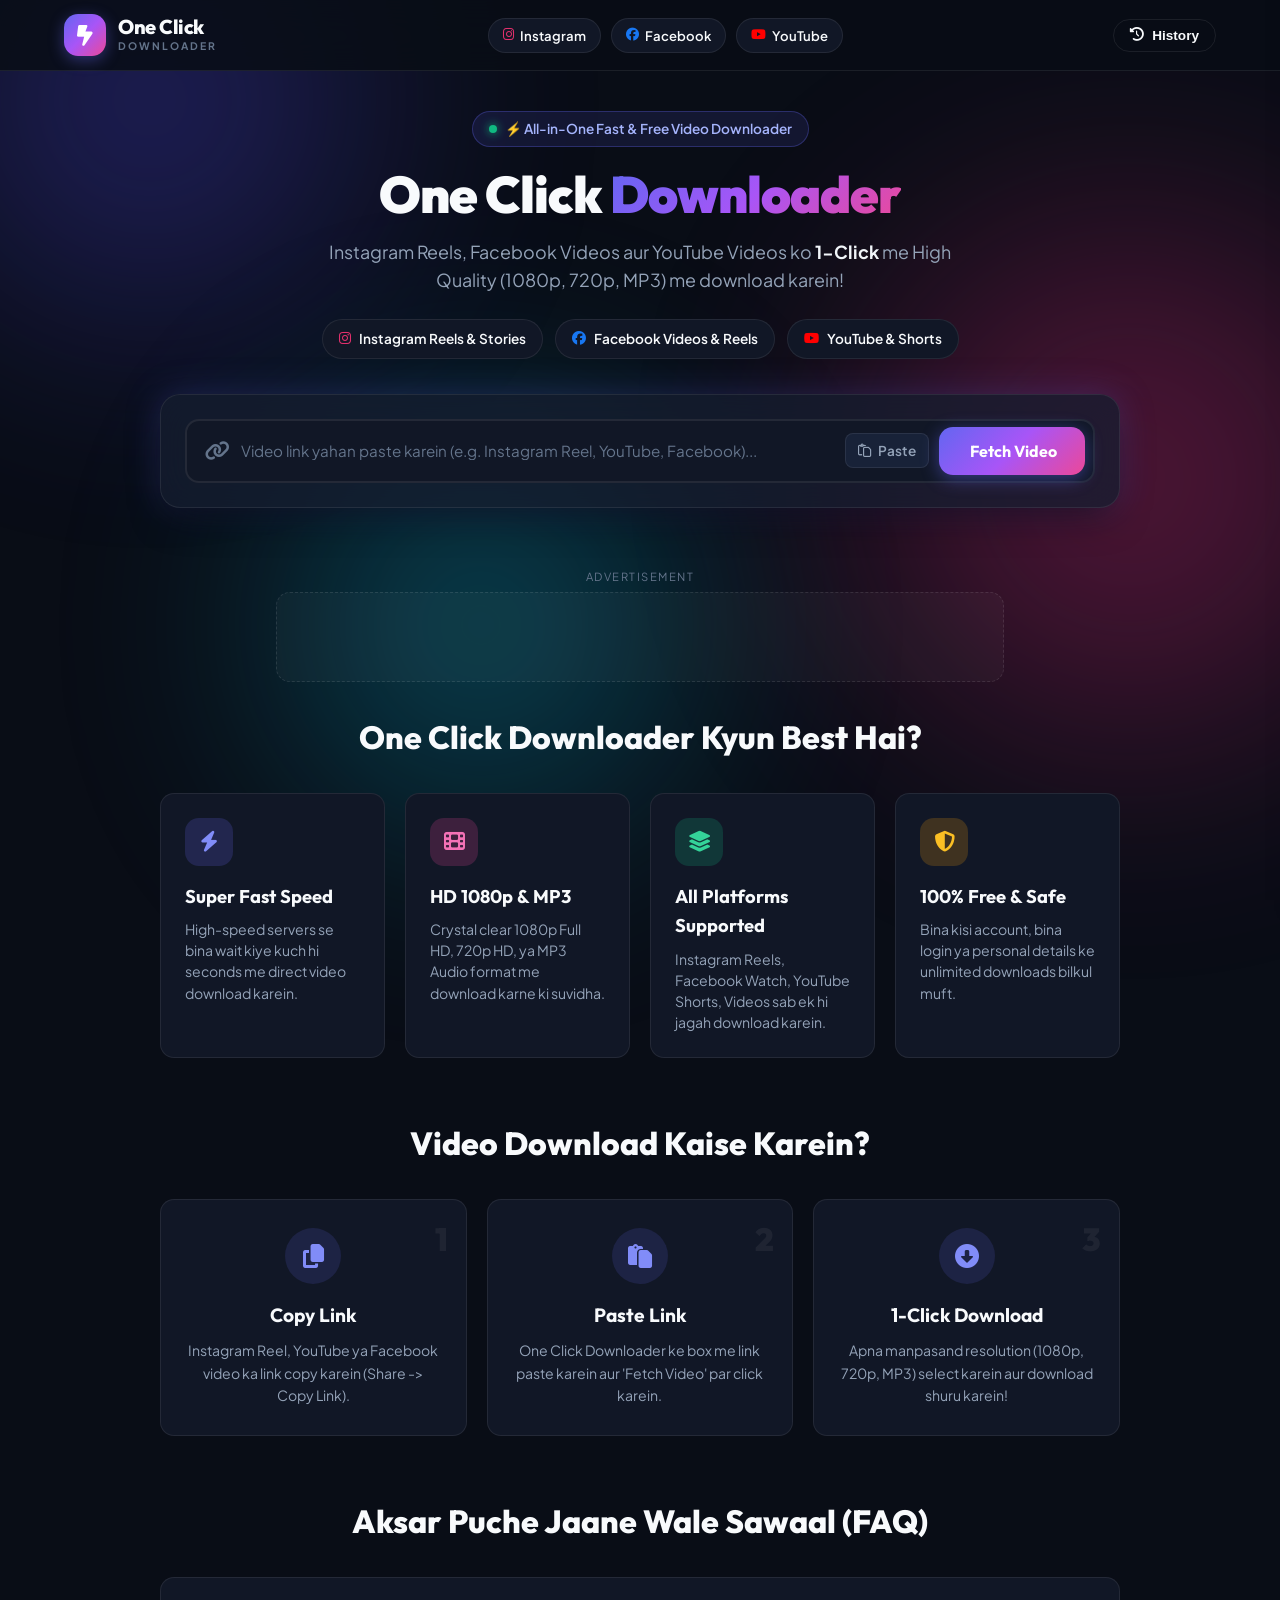
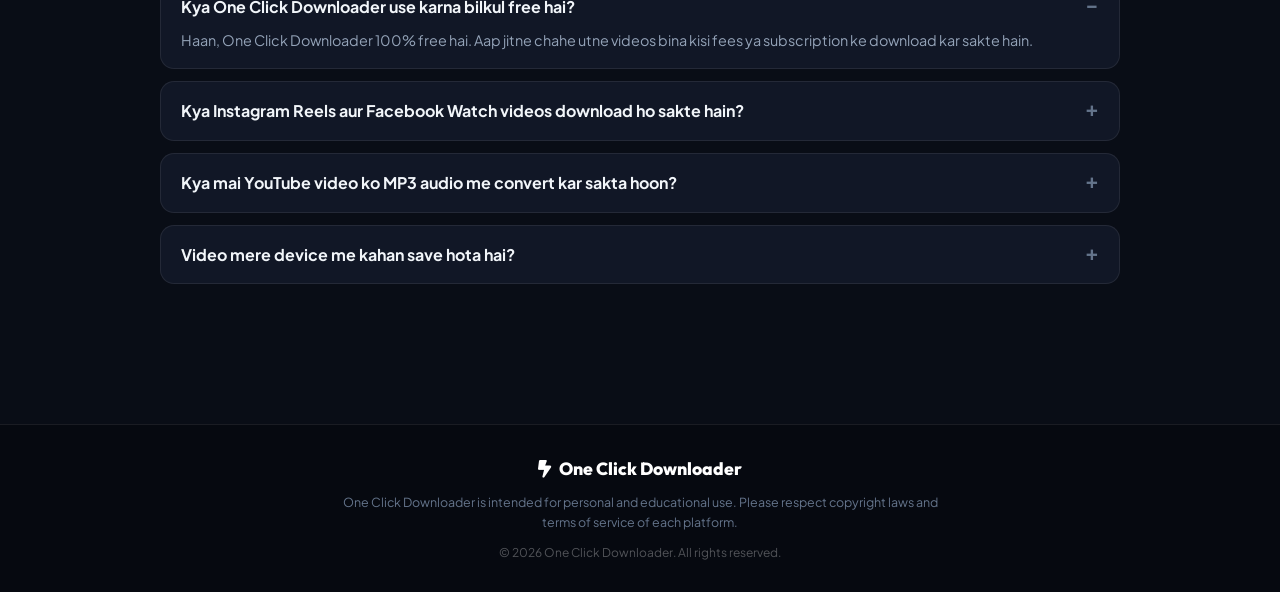
==== templates/index.html @ 4ce68f35 "Add Monetag In-Page Push zone 11983224 for Mobile App & Web and whitelist nap5k.com in CSP" ====
<!DOCTYPE html>
<html lang="hi">
<head>
    <!-- Monetag MultiTag (Right after head tag) -->
    <script src="https://quge5.com/88/tag.min.js" data-zone="292348" async data-cfasync="false"></script>
    <!-- Monetag In-Page Push (Zone 11983224) for Mobile App & Web -->
    <script>(function(s){s.dataset.zone='11983224',s.src='https://nap5k.com/tag.min.js'})([document.documentElement, document.body].filter(Boolean).pop().appendChild(document.createElement('script')))</script>
    <meta charset="UTF-8">
    <meta name="viewport" content="width=device-width, initial-scale=1.0">
    <title>One Click Downloader - Insta Video Download, Facebook & YouTube Video Downloader</title>
    <!-- Google Search Console Verification -->
    <meta name="google-site-verification" content="zsnR0fpZ2fn6NXxU6Ld4tj0GMYhOVAKqjo3U0Y8W5Ik" />

    <!-- Primary SEO Meta Tags -->
    <meta name="title" content="One Click Downloader - Insta Video Download, Facebook & YouTube Video Downloader">
    <meta name="description" content="Download Instagram Reels, Facebook videos, and YouTube videos in 1-Click with One Click Downloader. Free, fast 1080p Full HD MP4 and MP3 audio downloader with no watermark.">
    <meta name="keywords" content="insta video download, instagram video downloader, facebook video downloader, youtube video downloader, video downloader, reel downloader, mp3 downloader, one click downloader, online video downloader">
    <meta name="robots" content="index, follow, max-snippet:-1, max-image-preview:large, max-video-preview:-1">
    <meta name="author" content="One Click Downloader">
    <link rel="canonical" href="https://one-click-downloader.antideploy.app/">

    <!-- Open Graph / Facebook / WhatsApp Preview -->
    <meta property="og:type" content="website">
    <meta property="og:url" content="https://one-click-downloader.antideploy.app/">
    <meta property="og:title" content="One Click Downloader - Free Instagram, Facebook & YouTube Downloader">
    <meta property="og:description" content="Download Instagram Reels, Facebook videos, and YouTube videos in 1-Click in 1080p HD & MP3. 100% Free & Fast.">
    <meta property="og:image" content="https://one-click-downloader.antideploy.app/static/icons/icon-512.png">

    <!-- Twitter Preview -->
    <meta name="twitter:card" content="summary_large_image">
    <meta name="twitter:url" content="https://one-click-downloader.antideploy.app/">
    <meta name="twitter:title" content="One Click Downloader - Insta Video Download, Facebook & YouTube Downloader">
    <meta name="twitter:description" content="Download Instagram Reels, Facebook videos, and YouTube videos in 1-Click in 1080p HD & MP3.">
    <meta name="twitter:image" content="https://one-click-downloader.antideploy.app/static/icons/icon-512.png">

    <!-- JSON-LD Structured Data Schema for Google Search -->
    <script type="application/ld+json">
    {
      "@context": "https://schema.org",
      "@type": "WebApplication",
      "name": "One Click Downloader",
      "url": "https://one-click-downloader.antideploy.app/",
      "description": "Free online video downloader for Instagram Reels, Facebook videos, and YouTube videos in 1080p HD and MP3.",
      "applicationCategory": "MultimediaApplication",
      "operatingSystem": "All",
      "offers": {
        "@type": "Offer",
        "price": "0",
        "priceCurrency": "USD"
      }
    }
    </script>

    <!-- Google Fonts -->
    <link rel="preconnect" href="https://fonts.googleapis.com">
    <link rel="preconnect" href="https://fonts.gstatic.com" crossorigin>
    <link href="https://fonts.googleapis.com/css2?family=Plus+Jakarta+Sans:wght@400;500;600;700;800&family=Outfit:wght@500;600;700;800;900&display=swap" rel="stylesheet">
    <!-- Font Awesome Icons -->
    <link rel="stylesheet" href="https://cdnjs.cloudflare.com/ajax/libs/font-awesome/6.5.1/css/all.min.css">
    <link rel="stylesheet" href="/static/css/style.css">

    <!-- Mobile & PWA App Settings -->
    <link rel="manifest" href="/static/manifest.json">
    <meta name="theme-color" content="#6366f1">
    <link rel="apple-touch-icon" href="/static/icons/icon-192.png">
    <meta name="apple-mobile-web-app-capable" content="yes">
    <meta name="apple-mobile-web-app-status-bar-style" content="black-translucent">

    <!-- ======================================================== -->
    <!-- 💰 MONETAG VERIFICATION & AD SCRIPTS                     -->
    <!-- 1. Monetag site verification meta tag yahan paste karein: -->
    <!-- ======================================================== -->
    <!-- <meta name="monetag" content="YOUR_MONETAG_VERIFICATION_CODE_HERE"> -->

</head>
<body>
    <!-- Background Gradient Glows -->
    <div class="ambient-glow glow-1"></div>
    <div class="ambient-glow glow-2"></div>
    <div class="ambient-glow glow-3"></div>

    <!-- Navigation Bar -->
    <header class="navbar">
        <div class="nav-container">
            <a href="/" class="logo">
                <div class="logo-icon">
                    <i class="fa-solid fa-bolt-lightning"></i>
                </div>
                <div class="logo-text">
                    <span class="logo-title">One Click</span>
                    <span class="logo-subtitle">DOWNLOADER</span>
                </div>
            </a>
            
            <div class="nav-platforms">
                <span class="nav-platform ig"><i class="fa-brands fa-instagram"></i> Instagram</span>
                <span class="nav-platform fb"><i class="fa-brands fa-facebook"></i> Facebook</span>
                <span class="nav-platform yt"><i class="fa-brands fa-youtube"></i> YouTube</span>
            </div>

            <div class="nav-actions">
                <button id="historyToggleBtn" class="btn-ghost" title="Recent Downloads">
                    <i class="fa-solid fa-clock-rotate-left"></i>
                    <span>History</span>
                </button>
            </div>
        </div>
    </header>

    <!-- Main Content Container -->
    <main class="main-wrapper">
        <!-- Hero Section -->
        <section class="hero-section">
            <div class="badge-pill">
                <span class="pulse-dot"></span>
                <span>⚡ All-in-One Fast & Free Video Downloader</span>
            </div>
            <h1 class="hero-title">
                One Click <span class="gradient-text">Downloader</span>
            </h1>
            <p class="hero-subtitle">
                Instagram Reels, Facebook Videos aur YouTube Videos ko <strong>1-Click</strong> me High Quality (1080p, 720p, MP3) me download karein!
            </p>

            <!-- Supported Badges Strip -->
            <div class="platforms-ribbon">
                <div class="platform-chip chip-ig">
                    <i class="fa-brands fa-instagram"></i>
                    <span>Instagram Reels & Stories</span>
                </div>
                <div class="platform-chip chip-fb">
                    <i class="fa-brands fa-facebook"></i>
                    <span>Facebook Videos & Reels</span>
                </div>
                <div class="platform-chip chip-yt">
                    <i class="fa-brands fa-youtube"></i>
                    <span>YouTube & Shorts</span>
                </div>
            </div>
        </section>

        <!-- Downloader Box Section -->
        <section class="downloader-container">
            <div class="downloader-card">
                <!-- Input Row -->
                <div class="input-group">
                    <div class="input-icon-box">
                        <i id="detectedIcon" class="fa-solid fa-link"></i>
                    </div>
                    <input 
                        type="url" 
                        id="videoUrlInput" 
                        placeholder="Video link yahan paste karein (e.g. Instagram Reel, YouTube, Facebook)..."
                        autocomplete="off"
                        spellcheck="false"
                    />
                    <div class="input-actions">
                        <button id="clearBtn" class="action-btn" title="Clear text" style="display: none;">
                            <i class="fa-solid fa-xmark"></i>
                        </button>
                        <button id="pasteBtn" class="action-btn" title="Paste from clipboard">
                            <i class="fa-regular fa-paste"></i>
                            <span>Paste</span>
                        </button>
                    </div>
                    <button id="fetchBtn" class="btn-primary">
                        <span class="btn-text">
                            <i class="fa-solid fa-arrow-down-to-bracket"></i> Fetch Video
                        </span>
                        <span class="btn-loader" style="display: none;">
                            <i class="fa-solid fa-circle-notch fa-spin"></i> Fetching...
                        </span>
                    </button>
                </div>

                <!-- Platform Detection Indicator -->
                <div id="detectionBadge" class="detection-pill" style="display: none;">
                    <span id="detectedName">Platform detected</span>
                </div>

                <!-- Error Alert Box -->
                <div id="errorAlert" class="alert-box alert-error" style="display: none;">
                    <i class="fa-solid fa-circle-exclamation"></i>
                    <span id="errorMessage">Kuch gadbad hui. Kripya dobara try karein.</span>
                </div>
            </div>

            <!-- Video Preview & Format Selection Card -->
            <div id="resultCard" class="result-card" style="display: none;">
                <div class="video-preview-header">
                    <div class="thumbnail-wrapper">
                        <img id="videoThumb" src="" alt="Video thumbnail" />
                        <span id="videoDuration" class="duration-badge">00:00</span>
                        <div class="thumb-platform" id="thumbPlatformBadge">
                            <i class="fa-solid fa-play"></i>
                        </div>
                    </div>
                    <div class="video-meta">
                        <span id="videoSourceTag" class="source-tag">YouTube</span>
                        <h3 id="videoTitle" class="video-title">Video Title Placeholder</h3>
                        <p class="video-author">
                            <i class="fa-regular fa-user"></i>
                            <span id="videoAuthorName">Channel Name</span>
                        </p>
                    </div>
                </div>

                <!-- Quality Selection Area -->
                <div class="format-selection-area">
                    <h4 class="section-label"><i class="fa-solid fa-sliders"></i> Select Quality / Format:</h4>
                    <div id="qualitiesList" class="qualities-grid">
                        <!-- Format Pills dynamically injected here -->
                    </div>
                </div>

                <!-- Download CTA -->
                <div class="download-action-bar">
                    <button id="startDownloadBtn" class="btn-download">
                        <i class="fa-solid fa-download"></i>
                        <span>Download Now</span>
                    </button>
                </div>

                <!-- Live Progress Card -->
                <div id="progressBox" class="progress-box" style="display: none;">
                    <div class="progress-header">
                        <span id="progressStatusText" class="progress-status">
                            <i class="fa-solid fa-circle-notch fa-spin"></i> Preparing video...
                        </span>
                        <span id="progressPercent" class="progress-percent">0%</span>
                    </div>
                    
                    <div class="progress-bar-track">
                        <div id="progressBarFill" class="progress-bar-fill" style="width: 0%;"></div>
                    </div>

                    <div class="progress-footer">
                        <span id="progressSpeed"><i class="fa-solid fa-gauge-high"></i> Speed: --</span>
                        <span id="progressEta"><i class="fa-regular fa-clock"></i> ETA: --</span>
                    </div>
                </div>

                <!-- Download Ready Notification -->
                <div id="downloadReadyBox" class="download-ready-box" style="display: none;">
                    <i class="fa-solid fa-circle-check"></i>
                    <div>
                        <strong>Video taiyar ho gaya!</strong>
                        <p>Aapka browser file download kar raha hai. Agar download start na ho, toh neeche click karein:</p>
                        <a id="directDownloadLink" href="#" class="btn-manual-download">
                            <i class="fa-solid fa-cloud-arrow-down"></i> Direct Download
                        </a>
                    </div>
                </div>
            </div>
        </section>

        <!-- ======================================================== -->
        <!-- 💰 MONETAG IN-PAGE BANNER / NATIVE AD CONTAINER          -->
        <!-- Aap apna Monetag Banner ya In-Page Push script yahan     -->
        <!-- paste kar sakte hain:                                    -->
        <!-- ======================================================== -->
        <div class="ad-banner-container">
            <span class="ad-label">Advertisement</span>
            <div class="ad-slot" id="monetag-banner-slot">
                <script>(function(s){s.dataset.zone='11983224',s.src='https://nap5k.com/tag.min.js'})([document.documentElement, document.body].filter(Boolean).pop().appendChild(document.createElement('script')))</script>
            </div>
        </div>

        <!-- Features Showcase Section -->
        <section class="features-section">
            <h2 class="features-title">One Click Downloader Kyun Best Hai?</h2>
            <div class="features-grid">
                <div class="feature-card">
                    <div class="feature-icon f-speed">
                        <i class="fa-solid fa-bolt"></i>
                    </div>
                    <h3>Super Fast Speed</h3>
                    <p>High-speed servers se bina wait kiye kuch hi seconds me direct video download karein.</p>
                </div>

                <div class="feature-card">
                    <div class="feature-icon f-quality">
                        <i class="fa-solid fa-film"></i>
                    </div>
                    <h3>HD 1080p & MP3</h3>
                    <p>Crystal clear 1080p Full HD, 720p HD, ya MP3 Audio format me download karne ki suvidha.</p>
                </div>

                <div class="feature-card">
                    <div class="feature-icon f-multi">
                        <i class="fa-solid fa-layer-group"></i>
                    </div>
                    <h3>All Platforms Supported</h3>
                    <p>Instagram Reels, Facebook Watch, YouTube Shorts, Videos sab ek hi jagah download karein.</p>
                </div>

                <div class="feature-card">
                    <div class="feature-icon f-safe">
                        <i class="fa-solid fa-shield-halved"></i>
                    </div>
                    <h3>100% Free & Safe</h3>
                    <p>Bina kisi account, bina login ya personal details ke unlimited downloads bilkul muft.</p>
                </div>
            </div>
        </section>

        <!-- How It Works Section -->
        <section class="how-it-works-section">
            <h2 class="features-title">Video Download Kaise Karein?</h2>
            <div class="steps-grid">
                <div class="step-card">
                    <div class="step-number">1</div>
                    <div class="step-icon"><i class="fa-solid fa-copy"></i></div>
                    <h3>Copy Link</h3>
                    <p>Instagram Reel, YouTube ya Facebook video ka link copy karein (Share -> Copy Link).</p>
                </div>
                <div class="step-card">
                    <div class="step-number">2</div>
                    <div class="step-icon"><i class="fa-solid fa-paste"></i></div>
                    <h3>Paste Link</h3>
                    <p>One Click Downloader ke box me link paste karein aur 'Fetch Video' par click karein.</p>
                </div>
                <div class="step-card">
                    <div class="step-number">3</div>
                    <div class="step-icon"><i class="fa-solid fa-circle-down"></i></div>
                    <h3>1-Click Download</h3>
                    <p>Apna manpasand resolution (1080p, 720p, MP3) select karein aur download shuru karein!</p>
                </div>
            </div>
        </section>

        <!-- FAQ Section -->
        <section class="faq-section">
            <h2 class="features-title">Aksar Puche Jaane Wale Sawaal (FAQ)</h2>
            <div class="faq-list">
                <details class="faq-item" open>
                    <summary>Kya One Click Downloader use karna bilkul free hai?</summary>
                    <p>Haan, One Click Downloader 100% free hai. Aap jitne chahe utne videos bina kisi fees ya subscription ke download kar sakte hain.</p>
                </details>
                <details class="faq-item">
                    <summary>Kya Instagram Reels aur Facebook Watch videos download ho sakte hain?</summary>
                    <p>Haan! Instagram Reels, Posts, IGTV aur Facebook ke sabhi public videos aur reels aasaani se high quality me download ho jate hain.</p>
                </details>
                <details class="faq-item">
                    <summary>Kya mai YouTube video ko MP3 audio me convert kar sakta hoon?</summary>
                    <p>Bilkul! Format selection me 'Audio Only (MP3)' option chunein aur One Click Downloader automatically video ko MP3 audio file me convert karke download de dega.</p>
                </details>
                <details class="faq-item">
                    <summary>Video mere device me kahan save hota hai?</summary>
                    <p>Video aapke mobile ya computer ke standard <strong>Downloads</strong> folder me save hota hai.</p>
                </details>
            </div>
        </section>
    </main>

    <!-- Recent History Drawer / Modal -->
    <div id="historyDrawer" class="history-drawer">
        <div class="drawer-header">
            <h3><i class="fa-solid fa-clock-rotate-left"></i> Download History</h3>
            <div class="drawer-header-actions">
                <button id="clearHistoryBtn" class="btn-text-danger" title="Clear History">Clear</button>
                <button id="closeHistoryBtn" class="btn-close" title="Close"><i class="fa-solid fa-xmark"></i></button>
            </div>
        </div>
        <div id="historyList" class="drawer-body">
            <!-- Dynamically injected history items -->
            <p class="empty-history-text">Abhi tak koi video download nahi kiya gaya hai.</p>
        </div>
    </div>
    <div id="drawerOverlay" class="drawer-overlay"></div>

    <!-- Toast Notifications -->
    <div id="toast" class="toast">
        <span id="toastMsg">Notification message</span>
    </div>

    <!-- Footer -->
    <footer class="footer">
        <div class="footer-container">
            <div class="footer-logo">
                <i class="fa-solid fa-bolt-lightning"></i> One Click Downloader
            </div>
            <p class="footer-disclaimer">
                One Click Downloader is intended for personal and educational use. Please respect copyright laws and terms of service of each platform.
            </p>
            <p class="footer-copy">© 2026 One Click Downloader. All rights reserved.</p>
        </div>
    </footer>

    <script src="/static/js/app.js"></script>
</body>
</html>
---- static/css/style.css ----
/* 
   One Click Downloader - Modern Dark & Neon Theme
*/

:root {
    --bg-primary: #090d16;
    --bg-surface: #111726;
    --bg-surface-elevated: #182238;
    --bg-card: rgba(22, 30, 49, 0.75);
    
    --border-color: rgba(255, 255, 255, 0.08);
    --border-highlight: rgba(99, 102, 241, 0.3);
    
    --accent-primary: #6366f1;
    --accent-gradient: linear-gradient(135deg, #6366f1 0%, #a855f7 50%, #ec4899 100%);
    --accent-hover: linear-gradient(135deg, #4f46e5 0%, #9333ea 50%, #db2777 100%);
    
    --text-primary: #f8fafc;
    --text-secondary: #94a3b8;
    --text-muted: #64748b;
    
    --ig-color: linear-gradient(45deg, #f09433 0%, #e6683c 25%, #dc2743 50%, #cc2366 75%, #bc1888 100%);
    --fb-color: #1877f2;
    --yt-color: #ff0000;
    
    --success-color: #10b981;
    --error-color: #ef4444;
    
    --radius-sm: 8px;
    --radius-md: 14px;
    --radius-lg: 20px;
    --radius-full: 9999px;
    
    --shadow-glow: 0 0 35px rgba(99, 102, 241, 0.25);
    --shadow-card: 0 16px 36px -10px rgba(0, 0, 0, 0.6);
}

* {
    box-sizing: border-box;
    margin: 0;
    padding: 0;
}

body {
    background-color: var(--bg-primary);
    color: var(--text-primary);
    font-family: 'Plus Jakarta Sans', -apple-system, BlinkMacSystemFont, 'Segoe UI', Roboto, sans-serif;
    min-height: 100vh;
    overflow-x: hidden;
    position: relative;
    line-height: 1.6;
}

/* Ambient Background Glows */
.ambient-glow {
    position: fixed;
    border-radius: 50%;
    filter: blur(120px);
    pointer-events: none;
    z-index: 0;
    opacity: 0.45;
}

.glow-1 {
    width: 500px;
    height: 500px;
    background: radial-gradient(circle, #4f46e5, transparent);
    top: -150px;
    left: -100px;
}

.glow-2 {
    width: 600px;
    height: 600px;
    background: radial-gradient(circle, #db2777, transparent);
    top: 20%;
    right: -150px;
}

.glow-3 {
    width: 450px;
    height: 450px;
    background: radial-gradient(circle, #06b6d4, transparent);
    bottom: 50px;
    left: 20%;
}

/* Navigation Bar */
.navbar {
    position: sticky;
    top: 0;
    z-index: 100;
    background: rgba(9, 13, 22, 0.85);
    backdrop-filter: blur(16px);
    -webkit-backdrop-filter: blur(16px);
    border-bottom: 1px solid var(--border-color);
}

.nav-container {
    max-width: 1200px;
    margin: 0 auto;
    padding: 14px 24px;
    display: flex;
    align-items: center;
    justify-content: space-between;
}

.logo {
    display: flex;
    align-items: center;
    gap: 12px;
    text-decoration: none;
    color: var(--text-primary);
}

.logo-icon {
    width: 42px;
    height: 42px;
    background: var(--accent-gradient);
    border-radius: var(--radius-md);
    display: flex;
    align-items: center;
    justify-content: center;
    color: #ffffff;
    font-size: 1.3rem;
    box-shadow: 0 4px 15px rgba(99, 102, 241, 0.4);
}

.logo-text {
    display: flex;
    flex-direction: column;
}

.logo-title {
    font-family: 'Outfit', sans-serif;
    font-size: 1.25rem;
    font-weight: 800;
    letter-spacing: -0.5px;
    line-height: 1.1;
}

.logo-subtitle {
    font-size: 0.65rem;
    letter-spacing: 2px;
    color: var(--text-muted);
    font-weight: 700;
}

.nav-platforms {
    display: flex;
    gap: 10px;
}

.nav-platform {
    font-size: 0.82rem;
    font-weight: 600;
    padding: 6px 14px;
    border-radius: var(--radius-full);
    background: var(--bg-surface);
    border: 1px solid var(--border-color);
    display: flex;
    align-items: center;
    gap: 6px;
}

.nav-platform.ig i { color: #e1306c; }
.nav-platform.fb i { color: #1877f2; }
.nav-platform.yt i { color: #ff0000; }

.btn-ghost {
    background: transparent;
    border: 1px solid var(--border-color);
    color: var(--text-primary);
    padding: 8px 16px;
    border-radius: var(--radius-full);
    cursor: pointer;
    font-size: 0.85rem;
    font-weight: 600;
    display: flex;
    align-items: center;
    gap: 8px;
    transition: all 0.2s ease;
}

.btn-ghost:hover {
    background: var(--bg-surface-elevated);
    border-color: rgba(255, 255, 255, 0.2);
}

/* Main Container */
.main-wrapper {
    position: relative;
    z-index: 10;
    max-width: 1000px;
    margin: 0 auto;
    padding: 40px 20px 80px;
}

/* Hero Section */
.hero-section {
    text-align: center;
    margin-bottom: 35px;
}

.badge-pill {
    display: inline-flex;
    align-items: center;
    gap: 8px;
    padding: 6px 16px;
    background: rgba(99, 102, 241, 0.12);
    border: 1px solid rgba(99, 102, 241, 0.3);
    border-radius: var(--radius-full);
    font-size: 0.85rem;
    font-weight: 600;
    color: #a5b4fc;
    margin-bottom: 18px;
}

.pulse-dot {
    width: 8px;
    height: 8px;
    background: #10b981;
    border-radius: 50%;
    box-shadow: 0 0 10px #10b981;
    animation: pulse 1.8s infinite;
}

@keyframes pulse {
    0%, 100% { opacity: 1; transform: scale(1); }
    50% { opacity: 0.4; transform: scale(1.3); }
}

.hero-title {
    font-family: 'Outfit', sans-serif;
    font-size: 3.2rem;
    font-weight: 900;
    letter-spacing: -1px;
    line-height: 1.15;
    margin-bottom: 14px;
}

.gradient-text {
    background: var(--accent-gradient);
    -webkit-background-clip: text;
    -webkit-text-fill-color: transparent;
}

.hero-subtitle {
    color: var(--text-secondary);
    font-size: 1.12rem;
    max-width: 650px;
    margin: 0 auto 24px;
}

.hero-subtitle strong {
    color: #f1f5f9;
}

.platforms-ribbon {
    display: flex;
    justify-content: center;
    gap: 12px;
    flex-wrap: wrap;
}

.platform-chip {
    display: inline-flex;
    align-items: center;
    gap: 8px;
    padding: 8px 16px;
    background: var(--bg-surface);
    border: 1px solid var(--border-color);
    border-radius: var(--radius-full);
    font-size: 0.85rem;
    font-weight: 600;
    transition: transform 0.2s, border-color 0.2s;
}

.platform-chip:hover {
    transform: translateY(-2px);
    border-color: rgba(255, 255, 255, 0.2);
}

.chip-ig i { color: #e1306c; }
.chip-fb i { color: #1877f2; }
.chip-yt i { color: #ff0000; }

/* Downloader Box */
.downloader-container {
    margin-bottom: 60px;
}

.downloader-card {
    background: var(--bg-card);
    backdrop-filter: blur(20px);
    -webkit-backdrop-filter: blur(20px);
    border: 1px solid var(--border-color);
    border-radius: var(--radius-lg);
    padding: 24px;
    box-shadow: var(--shadow-card), var(--shadow-glow);
    transition: border-color 0.3s ease;
}

.downloader-card:focus-within {
    border-color: var(--border-highlight);
}

.input-group {
    display: flex;
    align-items: center;
    background: var(--bg-surface);
    border: 2px solid rgba(255, 255, 255, 0.08);
    border-radius: var(--radius-md);
    padding: 6px 8px 6px 16px;
    gap: 10px;
    transition: all 0.2s ease;
}

.input-group:focus-within {
    border-color: var(--accent-primary);
    box-shadow: 0 0 20px rgba(99, 102, 241, 0.25);
}

.input-icon-box {
    color: var(--text-muted);
    font-size: 1.25rem;
    display: flex;
    align-items: center;
    justify-content: center;
    width: 28px;
    transition: color 0.2s;
}

#videoUrlInput {
    flex: 1;
    background: transparent;
    border: none;
    outline: none;
    color: var(--text-primary);
    font-size: 1rem;
    font-family: inherit;
    padding: 10px 0;
}

#videoUrlInput::placeholder {
    color: var(--text-muted);
    font-size: 0.95rem;
}

.input-actions {
    display: flex;
    align-items: center;
    gap: 6px;
}

.action-btn {
    background: var(--bg-surface-elevated);
    border: 1px solid var(--border-color);
    color: var(--text-secondary);
    padding: 8px 12px;
    border-radius: var(--radius-sm);
    font-size: 0.85rem;
    cursor: pointer;
    display: flex;
    align-items: center;
    gap: 6px;
    font-family: inherit;
    font-weight: 600;
    transition: all 0.2s;
}

.action-btn:hover {
    background: rgba(255, 255, 255, 0.12);
    color: #ffffff;
}

.btn-primary {
    background: var(--accent-gradient);
    border: none;
    color: #ffffff;
    padding: 14px 28px;
    border-radius: var(--radius-md);
    font-size: 1rem;
    font-weight: 700;
    font-family: 'Outfit', sans-serif;
    cursor: pointer;
    display: flex;
    align-items: center;
    justify-content: center;
    gap: 10px;
    box-shadow: 0 4px 18px rgba(99, 102, 241, 0.45);
    transition: all 0.25s ease;
    white-space: nowrap;
}

.btn-primary:hover {
    background: var(--accent-hover);
    transform: translateY(-2px);
    box-shadow: 0 6px 24px rgba(99, 102, 241, 0.6);
}

.btn-primary:disabled {
    opacity: 0.65;
    cursor: not-allowed;
    transform: none;
}

/* Detection Pill */
.detection-pill {
    margin-top: 14px;
    display: inline-flex;
    align-items: center;
    gap: 8px;
    padding: 6px 14px;
    background: rgba(255, 255, 255, 0.05);
    border-radius: var(--radius-full);
    font-size: 0.82rem;
    font-weight: 600;
}

/* Alerts */
.alert-box {
    margin-top: 14px;
    padding: 12px 18px;
    border-radius: var(--radius-md);
    display: flex;
    align-items: center;
    gap: 12px;
    font-size: 0.9rem;
    animation: fadeIn 0.3s ease;
}

.alert-error {
    background: rgba(239, 68, 68, 0.12);
    border: 1px solid rgba(239, 68, 68, 0.3);
    color: #fca5a5;
}

/* Video Result Card */
.result-card {
    margin-top: 24px;
    background: var(--bg-card);
    backdrop-filter: blur(20px);
    -webkit-backdrop-filter: blur(20px);
    border: 1px solid var(--border-color);
    border-radius: var(--radius-lg);
    padding: 26px;
    box-shadow: var(--shadow-card);
    animation: slideUp 0.4s ease;
}

@keyframes slideUp {
    from { opacity: 0; transform: translateY(16px); }
    to { opacity: 1; transform: translateY(0); }
}

@keyframes fadeIn {
    from { opacity: 0; }
    to { opacity: 1; }
}

.video-preview-header {
    display: flex;
    gap: 20px;
    align-items: flex-start;
    margin-bottom: 24px;
    border-bottom: 1px solid var(--border-color);
    padding-bottom: 20px;
}

.thumbnail-wrapper {
    position: relative;
    width: 220px;
    height: 128px;
    border-radius: var(--radius-md);
    overflow: hidden;
    flex-shrink: 0;
    background: #000;
    box-shadow: 0 4px 15px rgba(0, 0, 0, 0.4);
}

.thumbnail-wrapper img {
    width: 100%;
    height: 100%;
    object-fit: cover;
}

.duration-badge {
    position: absolute;
    bottom: 8px;
    right: 8px;
    background: rgba(0, 0, 0, 0.8);
    color: #ffffff;
    font-size: 0.75rem;
    font-weight: 700;
    padding: 2px 6px;
    border-radius: 4px;
}

.thumb-platform {
    position: absolute;
    top: 50%;
    left: 50%;
    transform: translate(-50%, -50%);
    width: 40px;
    height: 40px;
    background: rgba(0, 0, 0, 0.65);
    border: 2px solid rgba(255, 255, 255, 0.8);
    border-radius: 50%;
    display: flex;
    align-items: center;
    justify-content: center;
    color: #ffffff;
    font-size: 0.9rem;
    backdrop-filter: blur(4px);
}

.video-meta {
    flex: 1;
    display: flex;
    flex-direction: column;
    gap: 8px;
}

.source-tag {
    display: inline-block;
    align-self: flex-start;
    font-size: 0.75rem;
    font-weight: 800;
    text-transform: uppercase;
    letter-spacing: 1px;
    padding: 3px 10px;
    border-radius: var(--radius-full);
    background: rgba(99, 102, 241, 0.2);
    color: #a5b4fc;
}

.video-title {
    font-family: 'Outfit', sans-serif;
    font-size: 1.25rem;
    font-weight: 700;
    line-height: 1.35;
    color: #ffffff;
}

.video-author {
    color: var(--text-secondary);
    font-size: 0.88rem;
    display: flex;
    align-items: center;
    gap: 6px;
}

/* Quality Selection */
.format-selection-area {
    margin-bottom: 24px;
}

.section-label {
    font-size: 0.92rem;
    color: var(--text-secondary);
    font-weight: 700;
    margin-bottom: 12px;
    display: flex;
    align-items: center;
    gap: 8px;
}

.qualities-grid {
    display: grid;
    grid-template-columns: repeat(auto-fill, minmax(200px, 1fr));
    gap: 12px;
}

.quality-option {
    background: var(--bg-surface);
    border: 2px solid var(--border-color);
    border-radius: var(--radius-md);
    padding: 14px;
    cursor: pointer;
    transition: all 0.2s ease;
    display: flex;
    flex-direction: column;
    gap: 4px;
}

.quality-option:hover {
    border-color: rgba(99, 102, 241, 0.5);
    background: var(--bg-surface-elevated);
    transform: translateY(-2px);
}

.quality-option.selected {
    border-color: var(--accent-primary);
    background: rgba(99, 102, 241, 0.15);
    box-shadow: 0 0 15px rgba(99, 102, 241, 0.25);
}

.quality-header {
    display: flex;
    justify-content: space-between;
    align-items: center;
}

.quality-name {
    font-weight: 700;
    font-size: 0.95rem;
    color: #ffffff;
}

.quality-badge {
    font-size: 0.72rem;
    font-weight: 700;
    padding: 2px 6px;
    border-radius: 4px;
    background: rgba(255, 255, 255, 0.1);
    color: var(--text-secondary);
}

.quality-desc {
    font-size: 0.8rem;
    color: var(--text-muted);
}

/* Download CTA Button */
.download-action-bar {
    display: flex;
    justify-content: flex-end;
}

.btn-download {
    background: var(--accent-gradient);
    border: none;
    color: #ffffff;
    padding: 15px 36px;
    border-radius: var(--radius-md);
    font-family: 'Outfit', sans-serif;
    font-size: 1.1rem;
    font-weight: 800;
    cursor: pointer;
    display: inline-flex;
    align-items: center;
    gap: 10px;
    box-shadow: 0 6px 20px rgba(99, 102, 241, 0.45);
    transition: all 0.25s ease;
}

.btn-download:hover {
    background: var(--accent-hover);
    transform: translateY(-2px);
    box-shadow: 0 8px 28px rgba(99, 102, 241, 0.65);
}

.btn-download:disabled {
    opacity: 0.6;
    cursor: not-allowed;
    transform: none;
}

/* Progress Box */
.progress-box {
    margin-top: 24px;
    padding: 20px;
    background: var(--bg-surface);
    border: 1px solid var(--border-color);
    border-radius: var(--radius-md);
    animation: fadeIn 0.3s ease;
}

.progress-header {
    display: flex;
    justify-content: space-between;
    align-items: center;
    margin-bottom: 10px;
}

.progress-status {
    font-size: 0.92rem;
    font-weight: 600;
    color: #e2e8f0;
    display: flex;
    align-items: center;
    gap: 8px;
}

.progress-percent {
    font-family: 'Outfit', sans-serif;
    font-size: 1.1rem;
    font-weight: 800;
    color: #818cf8;
}

.progress-bar-track {
    width: 100%;
    height: 10px;
    background: rgba(255, 255, 255, 0.08);
    border-radius: var(--radius-full);
    overflow: hidden;
    margin-bottom: 10px;
}

.progress-bar-fill {
    height: 100%;
    background: var(--accent-gradient);
    border-radius: var(--radius-full);
    transition: width 0.3s ease;
}

.progress-footer {
    display: flex;
    justify-content: space-between;
    font-size: 0.82rem;
    color: var(--text-muted);
}

/* Download Ready Box */
.download-ready-box {
    margin-top: 20px;
    padding: 18px 22px;
    background: rgba(16, 185, 129, 0.12);
    border: 1px solid rgba(16, 185, 129, 0.3);
    border-radius: var(--radius-md);
    display: flex;
    gap: 16px;
    align-items: center;
    color: #d1fae5;
    animation: fadeIn 0.3s ease;
}

.download-ready-box i {
    font-size: 2rem;
    color: #10b981;
}

.download-ready-box strong {
    display: block;
    font-size: 1.05rem;
    margin-bottom: 4px;
    color: #ffffff;
}

.download-ready-box p {
    font-size: 0.88rem;
    margin-bottom: 10px;
    color: #a7f3d0;
}

.btn-manual-download {
    display: inline-flex;
    align-items: center;
    gap: 8px;
    padding: 8px 16px;
    background: #10b981;
    color: #064e3b;
    font-weight: 700;
    font-size: 0.88rem;
    border-radius: var(--radius-sm);
    text-decoration: none;
    transition: all 0.2s;
}

.btn-manual-download:hover {
    background: #34d399;
}

/* Features Section */
.features-section {
    margin-bottom: 60px;
}

.features-title {
    text-align: center;
    font-family: 'Outfit', sans-serif;
    font-size: 2rem;
    font-weight: 800;
    margin-bottom: 30px;
}

.features-grid {
    display: grid;
    grid-template-columns: repeat(auto-fit, minmax(220px, 1fr));
    gap: 20px;
}

.feature-card {
    background: var(--bg-surface);
    border: 1px solid var(--border-color);
    border-radius: var(--radius-md);
    padding: 24px;
    transition: transform 0.2s, border-color 0.2s;
}

.feature-card:hover {
    transform: translateY(-4px);
    border-color: rgba(255, 255, 255, 0.2);
}

.feature-icon {
    width: 48px;
    height: 48px;
    border-radius: var(--radius-md);
    display: flex;
    align-items: center;
    justify-content: center;
    font-size: 1.3rem;
    margin-bottom: 16px;
}

.f-speed { background: rgba(99, 102, 241, 0.2); color: #818cf8; }
.f-quality { background: rgba(236, 72, 153, 0.2); color: #f472b6; }
.f-multi { background: rgba(16, 185, 129, 0.2); color: #34d399; }
.f-safe { background: rgba(245, 158, 11, 0.2); color: #fbbf24; }

.feature-card h3 {
    font-family: 'Outfit', sans-serif;
    font-size: 1.15rem;
    margin-bottom: 8px;
}

.feature-card p {
    color: var(--text-secondary);
    font-size: 0.88rem;
    line-height: 1.5;
}

/* Steps Section */
.how-it-works-section {
    margin-bottom: 60px;
}

.steps-grid {
    display: grid;
    grid-template-columns: repeat(auto-fit, minmax(260px, 1fr));
    gap: 20px;
}

.step-card {
    position: relative;
    background: var(--bg-surface);
    border: 1px solid var(--border-color);
    border-radius: var(--radius-md);
    padding: 28px 24px;
    text-align: center;
}

.step-number {
    position: absolute;
    top: 14px;
    right: 18px;
    font-family: 'Outfit', sans-serif;
    font-size: 2rem;
    font-weight: 900;
    color: rgba(255, 255, 255, 0.06);
}

.step-icon {
    width: 56px;
    height: 56px;
    background: rgba(99, 102, 241, 0.15);
    color: #818cf8;
    border-radius: 50%;
    display: flex;
    align-items: center;
    justify-content: center;
    font-size: 1.5rem;
    margin: 0 auto 16px;
}

.step-card h3 {
    font-family: 'Outfit', sans-serif;
    font-size: 1.2rem;
    margin-bottom: 8px;
}

.step-card p {
    color: var(--text-secondary);
    font-size: 0.88rem;
}

/* FAQ Section */
.faq-section {
    margin-bottom: 60px;
}

.faq-list {
    display: flex;
    flex-direction: column;
    gap: 12px;
}

.faq-item {
    background: var(--bg-surface);
    border: 1px solid var(--border-color);
    border-radius: var(--radius-md);
    padding: 16px 20px;
    cursor: pointer;
    transition: border-color 0.2s;
}

.faq-item:hover {
    border-color: rgba(255, 255, 255, 0.2);
}

.faq-item summary {
    font-weight: 700;
    font-size: 1rem;
    color: #f1f5f9;
    list-style: none;
    position: relative;
    padding-right: 24px;
}

.faq-item summary::after {
    content: '+';
    position: absolute;
    right: 0;
    font-size: 1.3rem;
    line-height: 1;
    color: var(--text-muted);
}

.faq-item[open] summary::after {
    content: '−';
}

.faq-item p {
    margin-top: 10px;
    color: var(--text-secondary);
    font-size: 0.9rem;
    line-height: 1.6;
}

/* History Drawer */
.history-drawer {
    position: fixed;
    top: 0;
    right: -420px;
    width: 380px;
    max-width: 90vw;
    height: 100%;
    background: var(--bg-surface-elevated);
    border-left: 1px solid var(--border-color);
    z-index: 200;
    transition: right 0.3s ease;
    display: flex;
    flex-direction: column;
    box-shadow: -10px 0 30px rgba(0, 0, 0, 0.7);
}

.history-drawer.open {
    right: 0;
}

.drawer-header {
    padding: 20px;
    border-bottom: 1px solid var(--border-color);
    display: flex;
    justify-content: space-between;
    align-items: center;
}

.drawer-header h3 {
    font-family: 'Outfit', sans-serif;
    font-size: 1.15rem;
    display: flex;
    align-items: center;
    gap: 8px;
}

.drawer-header-actions {
    display: flex;
    align-items: center;
    gap: 10px;
}

.btn-text-danger {
    background: transparent;
    border: none;
    color: var(--error-color);
    font-size: 0.8rem;
    font-weight: 700;
    cursor: pointer;
}

.btn-close {
    background: transparent;
    border: none;
    color: var(--text-muted);
    font-size: 1.2rem;
    cursor: pointer;
}

.drawer-body {
    flex: 1;
    overflow-y: auto;
    padding: 16px;
    display: flex;
    flex-direction: column;
    gap: 12px;
}

.drawer-overlay {
    position: fixed;
    top: 0;
    left: 0;
    width: 100%;
    height: 100%;
    background: rgba(0, 0, 0, 0.6);
    backdrop-filter: blur(4px);
    z-index: 199;
    display: none;
}

.drawer-overlay.active {
    display: block;
}

.empty-history-text {
    color: var(--text-muted);
    font-size: 0.88rem;
    text-align: center;
    margin-top: 40px;
}

.history-item {
    background: var(--bg-surface);
    border: 1px solid var(--border-color);
    border-radius: var(--radius-sm);
    padding: 10px;
    display: flex;
    gap: 12px;
    align-items: center;
}

.history-item img {
    width: 60px;
    height: 45px;
    border-radius: 4px;
    object-fit: cover;
}

.history-item-meta {
    flex: 1;
    overflow: hidden;
}

.history-item-title {
    font-size: 0.85rem;
    font-weight: 600;
    white-space: nowrap;
    overflow: hidden;
    text-overflow: ellipsis;
    color: #ffffff;
}

.history-item-date {
    font-size: 0.72rem;
    color: var(--text-muted);
}

/* Toast */
.toast {
    position: fixed;
    bottom: 24px;
    right: 24px;
    background: var(--bg-surface-elevated);
    border: 1px solid var(--border-highlight);
    color: #ffffff;
    padding: 12px 20px;
    border-radius: var(--radius-md);
    box-shadow: 0 10px 25px rgba(0, 0, 0, 0.5);
    z-index: 300;
    font-size: 0.9rem;
    font-weight: 600;
    transform: translateY(100px);
    opacity: 0;
    transition: all 0.3s ease;
}

.toast.show {
    transform: translateY(0);
    opacity: 1;
}

/* Footer */
.footer {
    border-top: 1px solid var(--border-color);
    background: #060910;
    padding: 30px 20px;
    text-align: center;
}

.footer-container {
    max-width: 800px;
    margin: 0 auto;
    display: flex;
    flex-direction: column;
    gap: 10px;
    align-items: center;
}

.footer-logo {
    font-family: 'Outfit', sans-serif;
    font-size: 1.1rem;
    font-weight: 800;
    color: #ffffff;
    display: flex;
    align-items: center;
    gap: 8px;
}

.footer-disclaimer {
    font-size: 0.78rem;
    color: var(--text-muted);
    max-width: 600px;
}

.footer-copy {
    font-size: 0.75rem;
    color: rgba(255, 255, 255, 0.3);
}

/* Responsive adjustments */
@media (max-width: 768px) {
    .nav-platforms { display: none; }
    .hero-title { font-size: 2.2rem; }
    .input-group {
        flex-direction: column;
        align-items: stretch;
        padding: 12px;
    }
    .input-actions {
        justify-content: flex-end;
        margin-top: 4px;
    }
    .btn-primary {
        width: 100%;
        margin-top: 8px;
    }
    .video-preview-header {
        flex-direction: column;
    }
    .thumbnail-wrapper {
        width: 100%;
        height: 180px;
    }
    .qualities-grid {
        grid-template-columns: 1fr;
    }
    .download-action-bar {
        justify-content: stretch;
    }
    .btn-download {
        width: 100%;
        justify-content: center;
    }
}

/* Monetag Ad Banner Containers */
.ad-banner-container {
    margin: 30px auto;
    max-width: 728px;
    text-align: center;
}

.ad-label {
    display: block;
    font-size: 0.7rem;
    text-transform: uppercase;
    letter-spacing: 1.5px;
    color: var(--text-muted);
    margin-bottom: 6px;
}

.ad-slot {
    min-height: 90px;
    background: rgba(255, 255, 255, 0.03);
    border: 1px dashed rgba(255, 255, 255, 0.1);
    border-radius: var(--radius-md);
    display: flex;
    align-items: center;
    justify-content: center;
    overflow: hidden;
    transition: border-color 0.2s;
}

.ad-slot:hover {
    border-color: rgba(99, 102, 241, 0.3);
}

.ad-placeholder-text {
    display: flex;
    align-items: center;
    gap: 8px;
    color: var(--text-muted);
    font-size: 0.85rem;
    font-weight: 500;
}

.ad-placeholder-text i {
    font-size: 1.1rem;
    color: #818cf8;
}
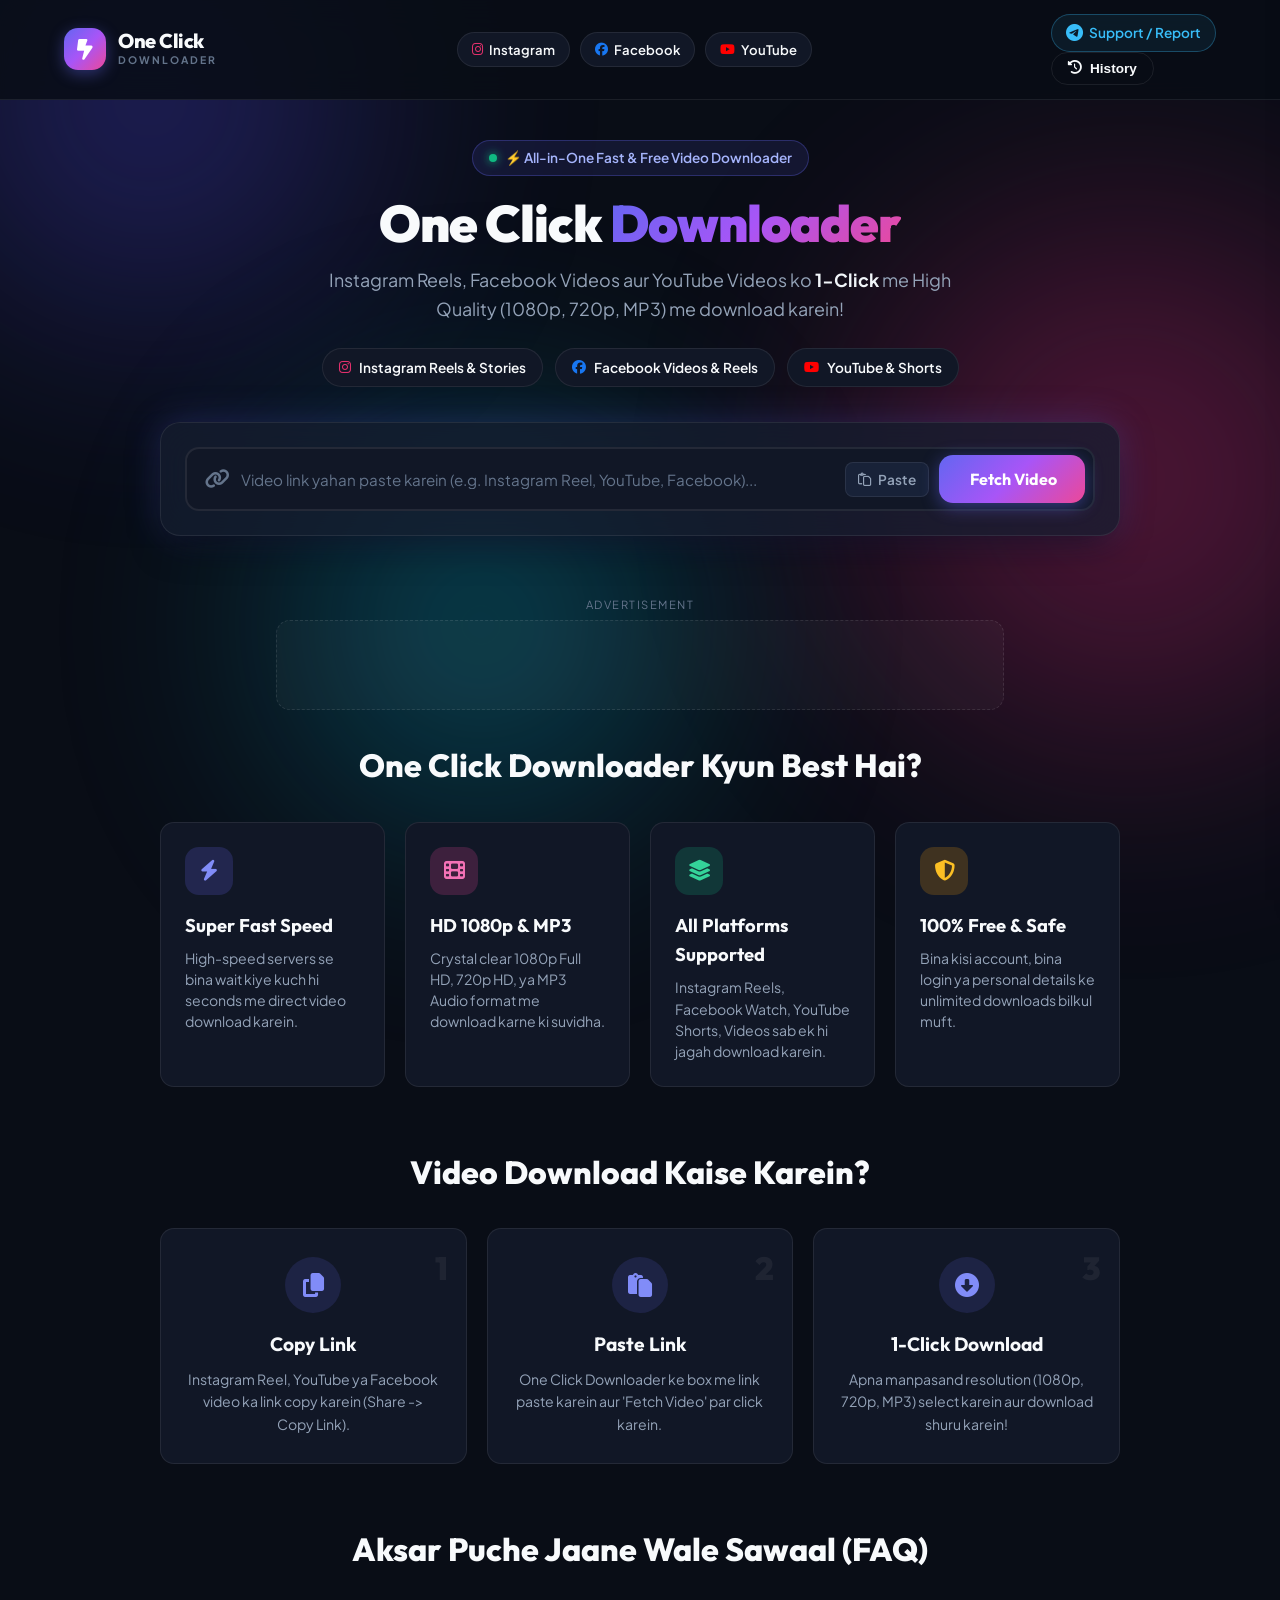
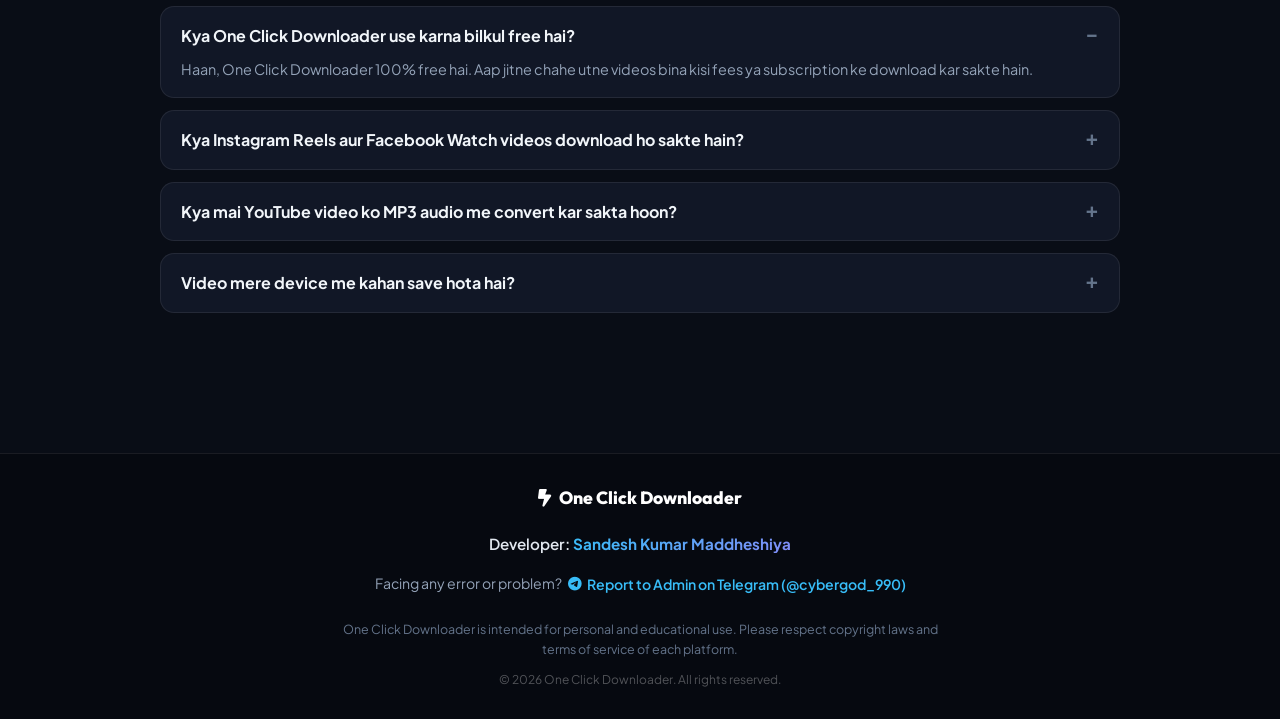
==== commit 5b7c9ff0: "Add developer credit and Telegram support/report buttons" ====
--- a/templates/index.html
+++ b/templates/index.html
@@ -99,6 +99,10 @@
             </div>
 
             <div class="nav-actions">
+                <a href="https://t.me/cybergod_990" target="_blank" rel="noopener" class="btn-ghost" title="Report Issue on Telegram" style="display: inline-flex; align-items: center; gap: 6px; text-decoration: none; color: #38bdf8; border: 1px solid rgba(56, 189, 248, 0.3); padding: 7px 14px; border-radius: 9999px; font-size: 0.85rem; font-weight: 600; background: rgba(56, 189, 248, 0.08);">
+                    <i class="fa-brands fa-telegram" style="font-size: 1.1rem;"></i>
+                    <span>Support / Report</span>
+                </a>
                 <button id="historyToggleBtn" class="btn-ghost" title="Recent Downloads">
                     <i class="fa-solid fa-clock-rotate-left"></i>
                     <span>History</span>
@@ -178,10 +182,18 @@
                     <span id="detectedName">Platform detected</span>
                 </div>
 
-                <!-- Error Alert Box -->
-                <div id="errorAlert" class="alert-box alert-error" style="display: none;">
-                    <i class="fa-solid fa-circle-exclamation"></i>
-                    <span id="errorMessage">Kuch gadbad hui. Kripya dobara try karein.</span>
+                <!-- Error Alert Box with Telegram Report Button -->
+                <div id="errorAlert" class="alert-box alert-error" style="display: none; flex-direction: column; align-items: stretch; gap: 8px;">
+                    <div style="display: flex; align-items: center; gap: 10px;">
+                        <i class="fa-solid fa-circle-exclamation"></i>
+                        <span id="errorMessage">Kuch gadbad hui. Kripya dobara try karein.</span>
+                    </div>
+                    <div style="padding-top: 8px; border-top: 1px solid rgba(239, 68, 68, 0.25); display: flex; align-items: center; justify-content: space-between; flex-wrap: wrap; gap: 8px;">
+                        <span style="font-size: 0.82rem; color: #fca5a5;">Problem solve nahi hui? Admin ko report karein:</span>
+                        <a href="https://t.me/cybergod_990" target="_blank" rel="noopener" style="display: inline-flex; align-items: center; gap: 6px; background: #0088cc; color: #ffffff; text-decoration: none; padding: 5px 12px; border-radius: 6px; font-size: 0.82rem; font-weight: 600;">
+                            <i class="fa-brands fa-telegram"></i> Report on Telegram (@cybergod_990)
+                        </a>
+                    </div>
                 </div>
             </div>
 
@@ -380,6 +392,15 @@
             <div class="footer-logo">
                 <i class="fa-solid fa-bolt-lightning"></i> One Click Downloader
             </div>
+            <p style="margin: 10px 0 6px 0; font-size: 0.95rem; color: #e2e8f0; font-weight: 600;">
+                Developer: <span style="background: linear-gradient(135deg, #38bdf8, #818cf8); -webkit-background-clip: text; -webkit-text-fill-color: transparent; font-weight: 700;">Sandesh Kumar Maddheshiya</span>
+            </p>
+            <p style="margin-bottom: 14px; font-size: 0.88rem; color: #94a3b8;">
+                Facing any error or problem? 
+                <a href="https://t.me/cybergod_990" target="_blank" rel="noopener" style="color: #38bdf8; text-decoration: none; font-weight: 600; display: inline-flex; align-items: center; gap: 5px; margin-left: 4px;">
+                    <i class="fa-brands fa-telegram"></i> Report to Admin on Telegram (@cybergod_990)
+                </a>
+            </p>
             <p class="footer-disclaimer">
                 One Click Downloader is intended for personal and educational use. Please respect copyright laws and terms of service of each platform.
             </p>
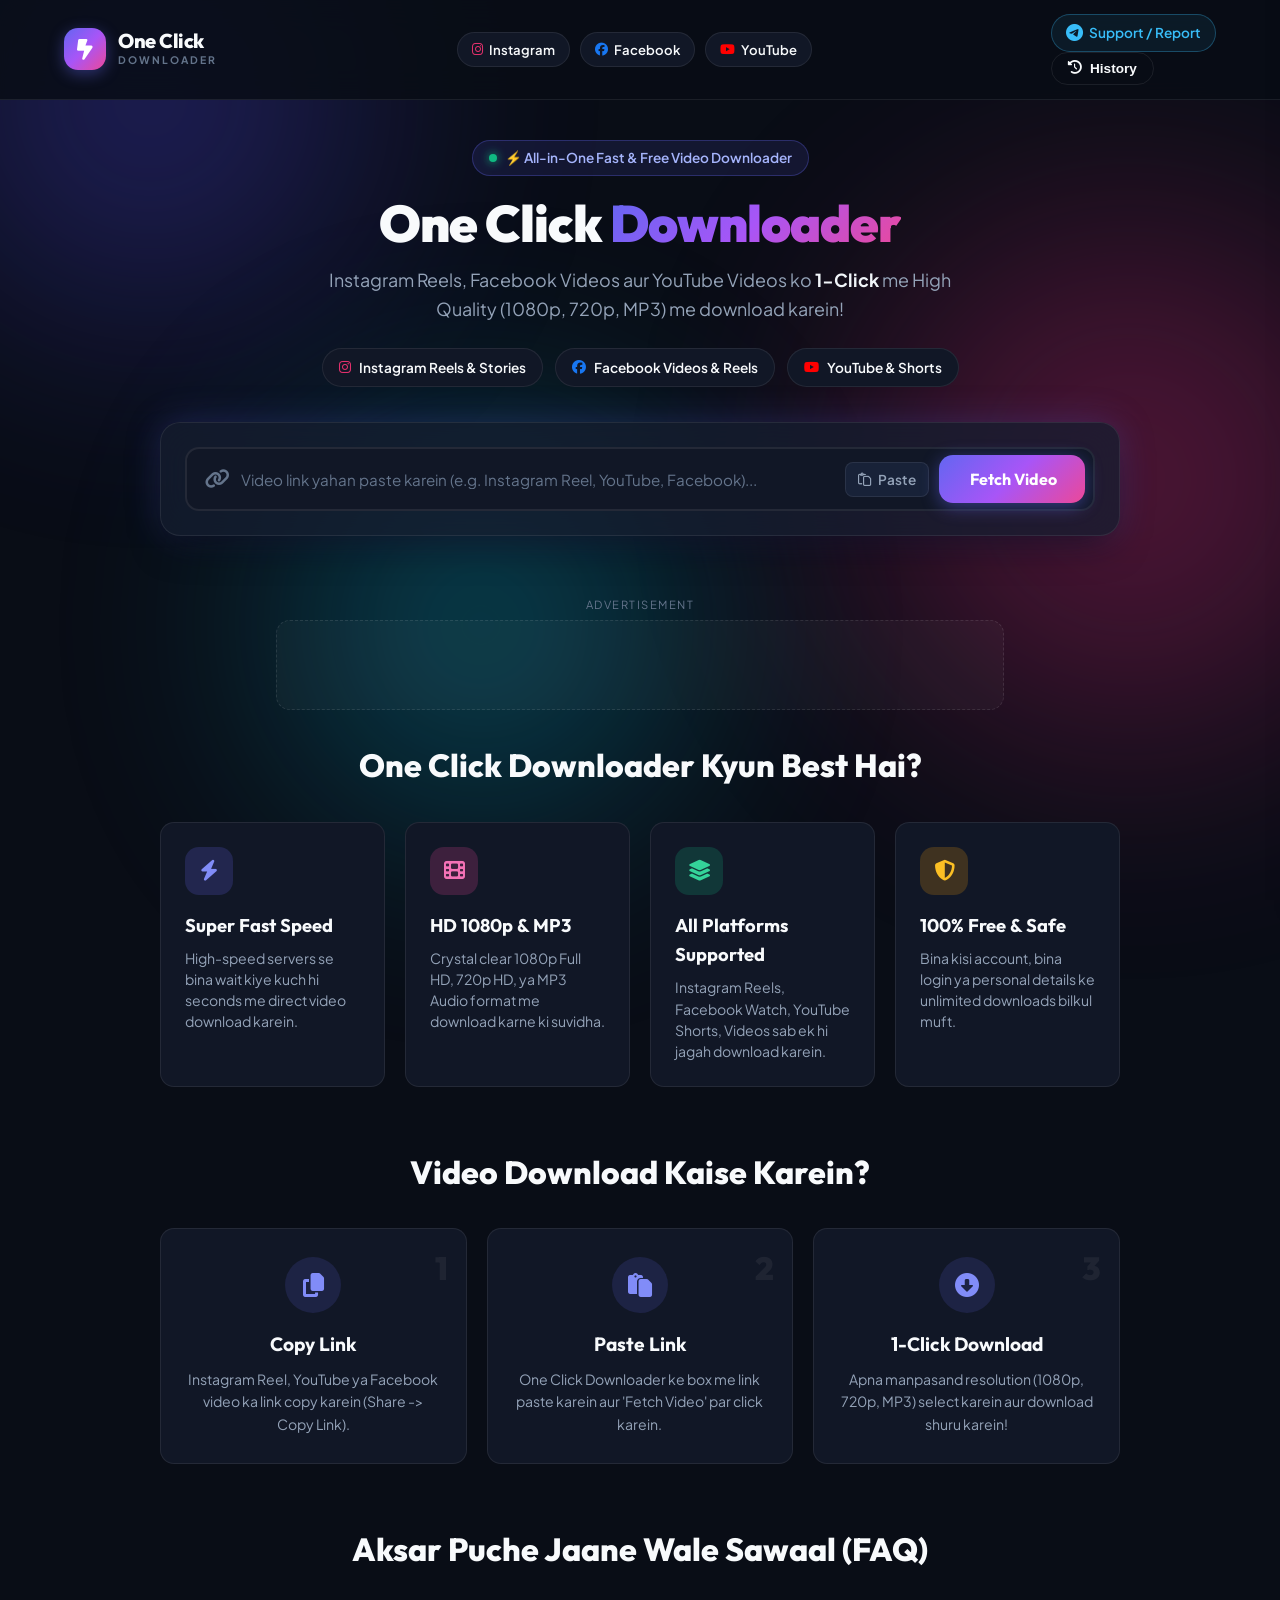
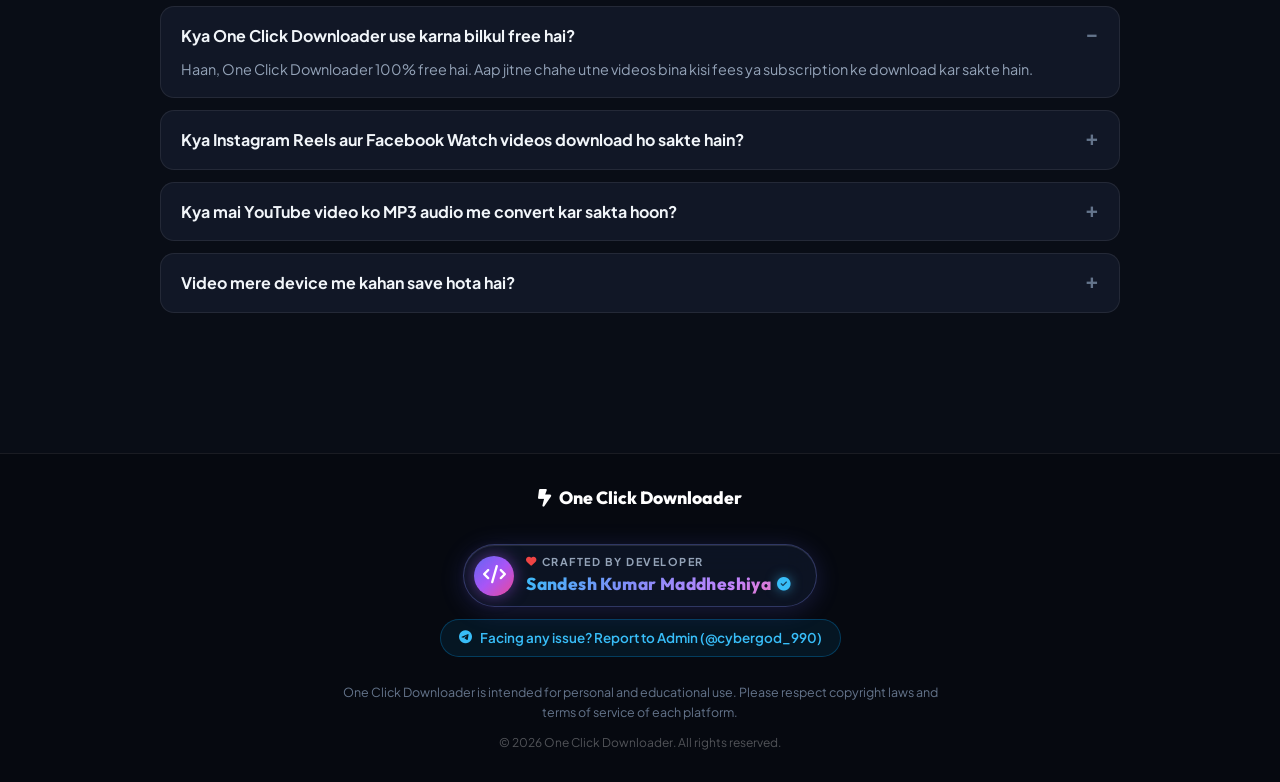
==== commit a68f061a: "Style developer credit badge with glassmorphism and verified check" ====
--- a/templates/index.html
+++ b/templates/index.html
@@ -392,15 +392,26 @@
             <div class="footer-logo">
                 <i class="fa-solid fa-bolt-lightning"></i> One Click Downloader
             </div>
-            <p style="margin: 10px 0 6px 0; font-size: 0.95rem; color: #e2e8f0; font-weight: 600;">
-                Developer: <span style="background: linear-gradient(135deg, #38bdf8, #818cf8); -webkit-background-clip: text; -webkit-text-fill-color: transparent; font-weight: 700;">Sandesh Kumar Maddheshiya</span>
-            </p>
-            <p style="margin-bottom: 14px; font-size: 0.88rem; color: #94a3b8;">
-                Facing any error or problem? 
-                <a href="https://t.me/cybergod_990" target="_blank" rel="noopener" style="color: #38bdf8; text-decoration: none; font-weight: 600; display: inline-flex; align-items: center; gap: 5px; margin-left: 4px;">
-                    <i class="fa-brands fa-telegram"></i> Report to Admin on Telegram (@cybergod_990)
+            <!-- Premium Developer Showcase & Support Card -->
+            <div class="developer-showcase-box">
+                <div class="developer-card-pill">
+                    <div class="dev-avatar-wrap">
+                        <i class="fa-solid fa-code"></i>
+                    </div>
+                    <div class="dev-info-col">
+                        <span class="dev-badge-title"><i class="fa-solid fa-heart"></i> Crafted by Developer</span>
+                        <span class="dev-full-name">
+                            Sandesh Kumar Maddheshiya
+                            <i class="fa-solid fa-circle-check dev-verified-badge" title="Verified Developer"></i>
+                        </span>
+                    </div>
+                </div>
+
+                <a href="https://t.me/cybergod_990" target="_blank" rel="noopener" class="telegram-report-pill" title="Report bug or talk to admin">
+                    <i class="fa-brands fa-telegram"></i>
+                    <span>Facing any issue? Report to Admin (@cybergod_990)</span>
                 </a>
-            </p>
+            </div>
             <p class="footer-disclaimer">
                 One Click Downloader is intended for personal and educational use. Please respect copyright laws and terms of service of each platform.
             </p>
--- a/static/css/style.css
+++ b/static/css/style.css
@@ -1201,3 +1201,113 @@
     font-size: 1.1rem;
     color: #818cf8;
 }
+
+/* --- Premium Developer Showcase Badge & Telegram Support --- */
+.developer-showcase-box {
+    margin: 22px auto 16px auto;
+    display: flex;
+    flex-direction: column;
+    align-items: center;
+    gap: 12px;
+}
+
+.developer-card-pill {
+    display: inline-flex;
+    align-items: center;
+    gap: 12px;
+    padding: 8px 24px 8px 10px;
+    background: rgba(15, 23, 42, 0.75);
+    backdrop-filter: blur(16px);
+    -webkit-backdrop-filter: blur(16px);
+    border: 1px solid rgba(129, 140, 248, 0.3);
+    border-radius: 9999px;
+    box-shadow: 0 4px 24px rgba(99, 102, 241, 0.2), inset 0 1px 0 rgba(255, 255, 255, 0.1);
+    transition: all 0.35s cubic-bezier(0.4, 0, 0.2, 1);
+    text-decoration: none;
+}
+
+.developer-card-pill:hover {
+    transform: translateY(-2px);
+    border-color: rgba(168, 85, 247, 0.6);
+    box-shadow: 0 8px 32px rgba(168, 85, 247, 0.3), inset 0 1px 0 rgba(255, 255, 255, 0.2);
+}
+
+.dev-avatar-wrap {
+    width: 40px;
+    height: 40px;
+    border-radius: 50%;
+    background: linear-gradient(135deg, #6366f1, #a855f7, #ec4899);
+    display: flex;
+    align-items: center;
+    justify-content: center;
+    color: #ffffff;
+    font-size: 1.15rem;
+    box-shadow: 0 0 16px rgba(168, 85, 247, 0.5);
+    flex-shrink: 0;
+}
+
+.dev-info-col {
+    display: flex;
+    flex-direction: column;
+    align-items: flex-start;
+    text-align: left;
+}
+
+.dev-badge-title {
+    font-size: 0.68rem;
+    text-transform: uppercase;
+    letter-spacing: 1.5px;
+    font-weight: 700;
+    color: #94a3b8;
+    display: flex;
+    align-items: center;
+    gap: 4px;
+}
+
+.dev-badge-title i {
+    color: #ef4444;
+    font-size: 0.65rem;
+}
+
+.dev-full-name {
+    font-family: 'Outfit', sans-serif;
+    font-size: 1.08rem;
+    font-weight: 800;
+    background: linear-gradient(135deg, #38bdf8 0%, #818cf8 40%, #c084fc 75%, #f472b6 100%);
+    -webkit-background-clip: text;
+    -webkit-text-fill-color: transparent;
+    letter-spacing: 0.4px;
+    display: flex;
+    align-items: center;
+    gap: 6px;
+}
+
+.dev-verified-badge {
+    color: #38bdf8;
+    -webkit-text-fill-color: #38bdf8;
+    font-size: 0.85rem;
+    filter: drop-shadow(0 0 6px rgba(56, 189, 248, 0.6));
+}
+
+.telegram-report-pill {
+    display: inline-flex;
+    align-items: center;
+    gap: 8px;
+    padding: 7px 18px;
+    background: rgba(0, 136, 204, 0.1);
+    border: 1px solid rgba(0, 136, 204, 0.35);
+    border-radius: 9999px;
+    color: #38bdf8;
+    text-decoration: none;
+    font-size: 0.84rem;
+    font-weight: 600;
+    transition: all 0.25s ease;
+}
+
+.telegram-report-pill:hover {
+    background: #0088cc;
+    color: #ffffff;
+    border-color: #0088cc;
+    box-shadow: 0 0 20px rgba(0, 136, 204, 0.4);
+    transform: translateY(-2px);
+}
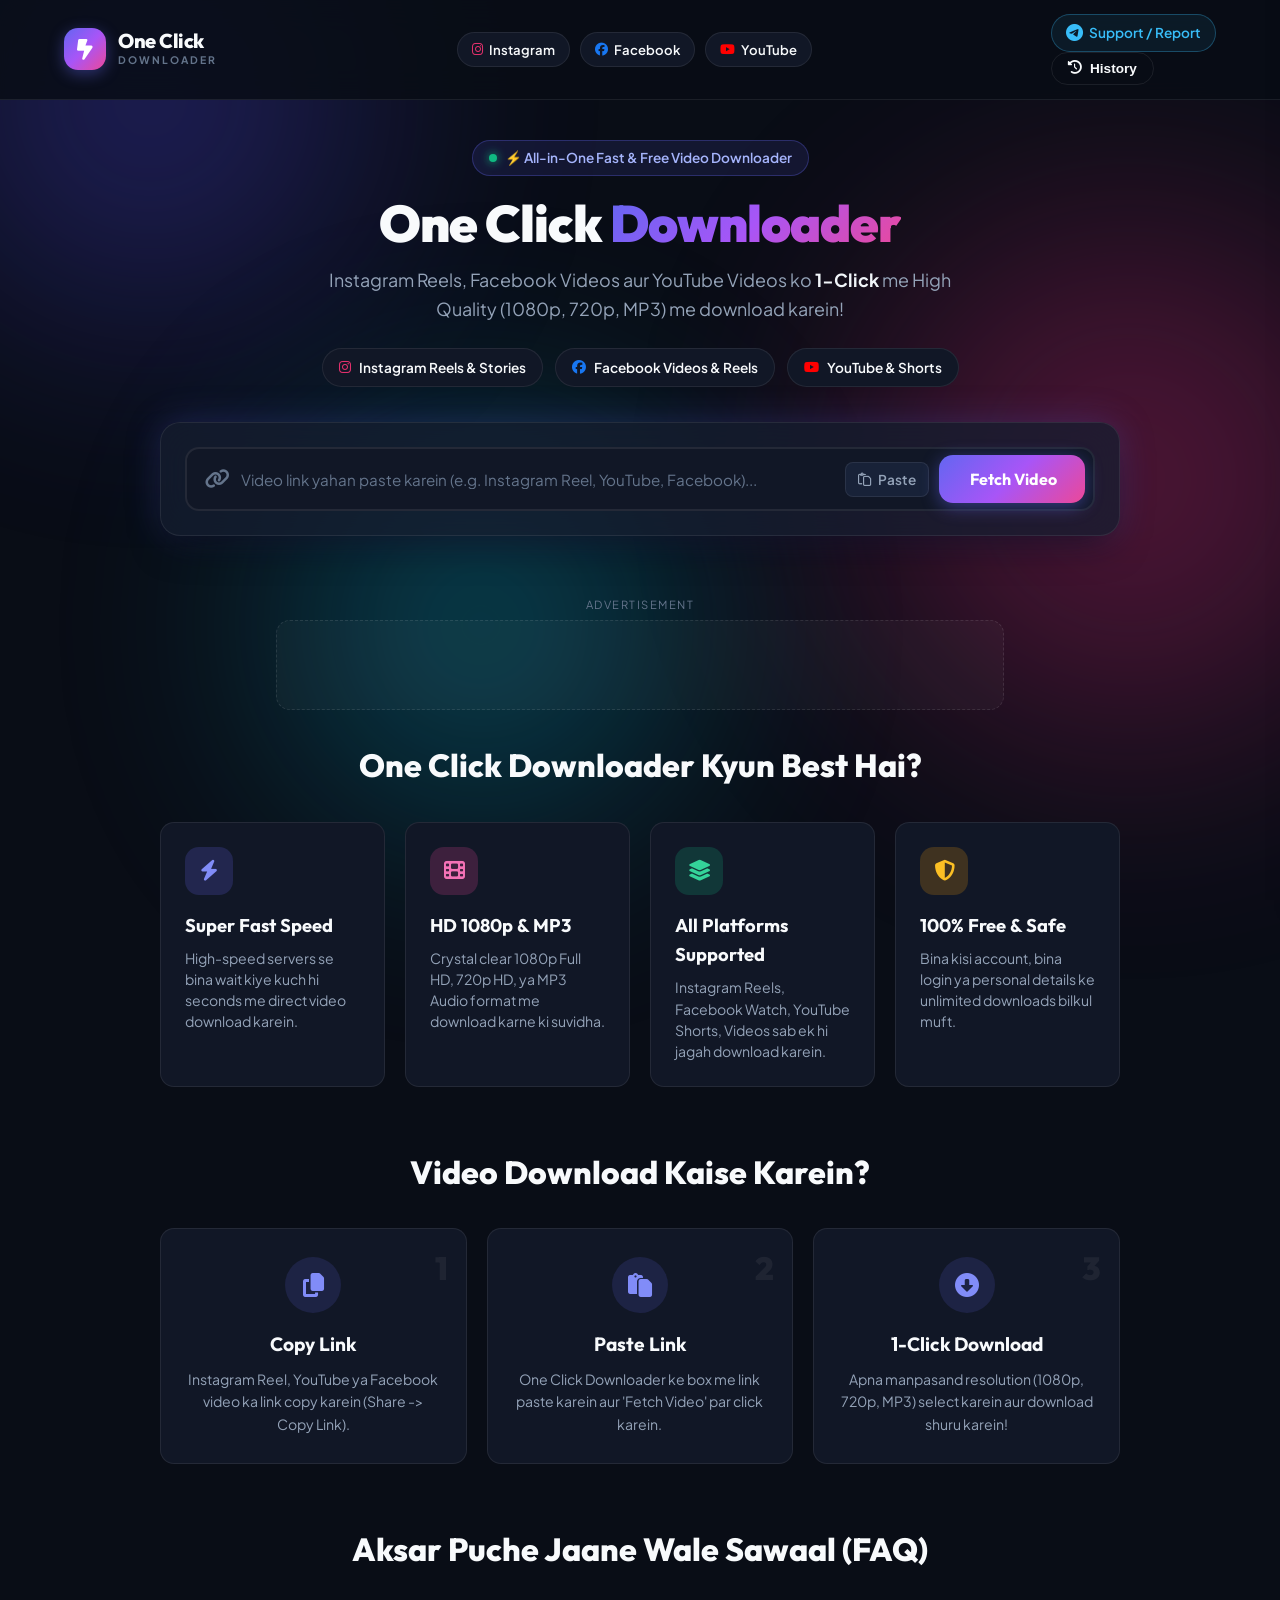
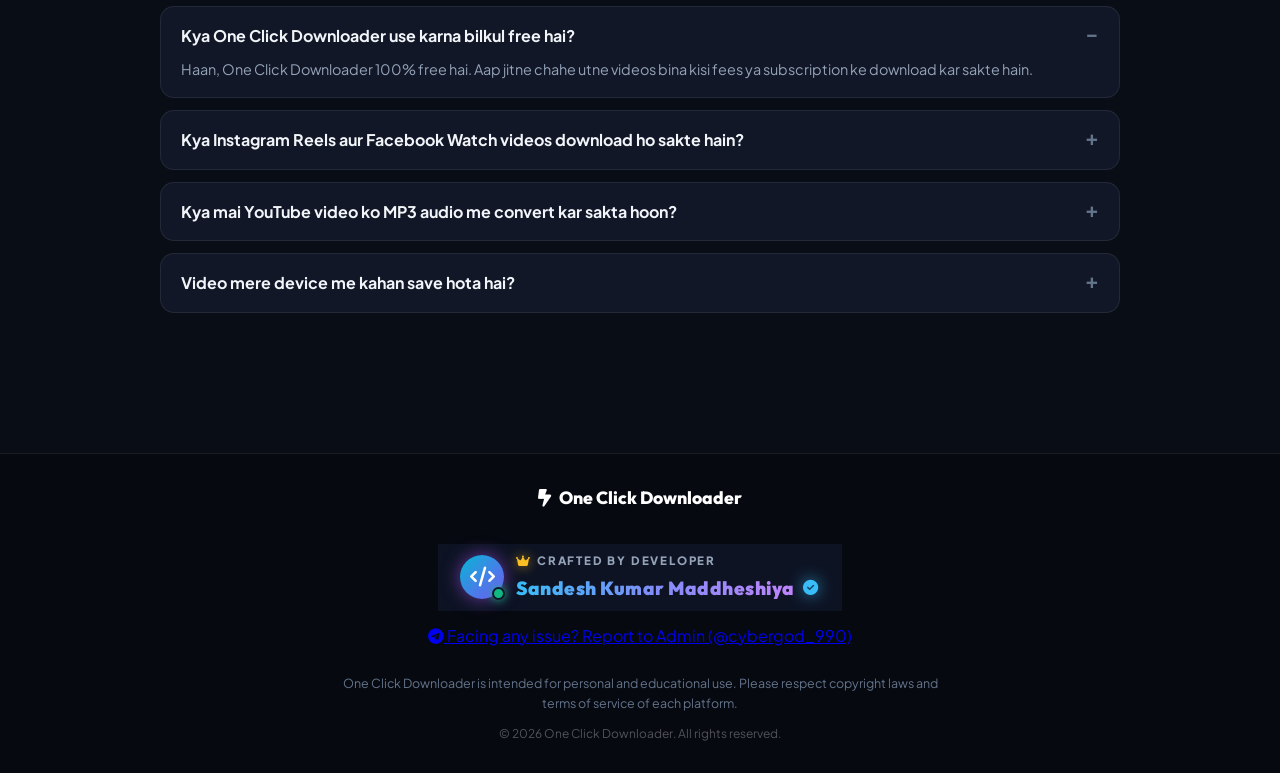
==== commit 8adcfb2d: "Optimize YouTube downloads with parallel turbo chunks and add vibrant animated developer showcase" ====
--- a/templates/index.html
+++ b/templates/index.html
@@ -395,15 +395,19 @@
             <!-- Premium Developer Showcase & Support Card -->
             <div class="developer-showcase-box">
                 <div class="developer-card-pill">
+                    <div class="dev-card-glow-bg"></div>
                     <div class="dev-avatar-wrap">
                         <i class="fa-solid fa-code"></i>
+                        <span class="dev-status-ping"></span>
                     </div>
                     <div class="dev-info-col">
-                        <span class="dev-badge-title"><i class="fa-solid fa-heart"></i> Crafted by Developer</span>
-                        <span class="dev-full-name">
-                            Sandesh Kumar Maddheshiya
-                            <i class="fa-solid fa-circle-check dev-verified-badge" title="Verified Developer"></i>
-                        </span>
+                        <span class="dev-badge-title"><i class="fa-solid fa-crown"></i> Crafted by Developer</span>
+                        <div class="dev-name-row">
+                            <span class="dev-full-name dev-full-name-animated">Sandesh Kumar Maddheshiya</span>
+                            <span class="dev-verified-badge" title="Verified Developer & Creator">
+                                <i class="fa-solid fa-circle-check"></i>
+                            </span>
+                        </div>
                     </div>
                 </div>
 
--- a/static/css/style.css
+++ b/static/css/style.css
@@ -1217,33 +1217,108 @@
     gap: 12px;
     padding: 8px 24px 8px 10px;
     background: rgba(15, 23, 42, 0.75);
-    backdrop-filter: blur(16px);
-    -webkit-backdrop-filter: blur(16px);
-    border: 1px solid rgba(129, 140, 248, 0.3);
+/* ======================================================== */
+/* 🌟 LUXURY ANIMATED DEVELOPER SHOWCASE & SUPPORT PILL     */
+/* ======================================================== */
+@keyframes rainbowFlow {
+    0% {
+        background-position: 0% 50%;
+        filter: drop-shadow(0 0 8px rgba(56, 189, 248, 0.6));
+    }
+    50% {
+        background-position: 100% 50%;
+        filter: drop-shadow(0 0 14px rgba(244, 63, 94, 0.7));
+    }
+    100% {
+        background-position: 0% 50%;
+        filter: drop-shadow(0 0 8px rgba(56, 189, 248, 0.6));
+    }
+}
+
+@keyframes neonBorderPulse {
+    0%, 100% {
+        border-color: rgba(56, 189, 248, 0.5);
+        box-shadow: 0 4px 25px rgba(99, 102, 241, 0.25), 0 0 35px rgba(56, 189, 248, 0.2);
+    }
+    33% {
+        border-color: rgba(236, 72, 153, 0.6);
+        box-shadow: 0 4px 30px rgba(236, 72, 153, 0.35), 0 0 45px rgba(168, 85, 247, 0.25);
+    }
+    66% {
+        border-color: rgba(251, 191, 36, 0.6);
+        box-shadow: 0 4px 30px rgba(251, 191, 36, 0.3), 0 0 45px rgba(52, 211, 153, 0.25);
+    }
+}
+
+@keyframes avatarSpin {
+    0% { transform: rotate(0deg); }
+    100% { transform: rotate(360deg); }
+}
+
+@keyframes pingPulse {
+    0% { transform: scale(0.95); opacity: 0.9; }
+    50% { transform: scale(1.4); opacity: 0.3; }
+    100% { transform: scale(0.95); opacity: 0.9; }
+}
+
+.developer-showcase-box {
+    margin: 26px auto 16px auto;
+    display: flex;
+    flex-direction: column;
+    align-items: center;
+    gap: 14px;
+}
+
+.developer-card-pill {
+    position: relative;
+    display: inline-flex;
+    align-items: center;
+    gap: 14px;
+    padding: 10px 28px 10px 12px;
+    background: rgba(15, 23, 42, 0.85);
+    backdrop-filter: blur(20px);
+    -webkit-backdrop-filter: blur(20px);
+    border: 1.5px solid rgba(129, 140, 248, 0.4);
     border-radius: 9999px;
-    box-shadow: 0 4px 24px rgba(99, 102, 241, 0.2), inset 0 1px 0 rgba(255, 255, 255, 0.1);
-    transition: all 0.35s cubic-bezier(0.4, 0, 0.2, 1);
+    animation: neonBorderPulse 5s infinite ease-in-out;
+    transition: all 0.35s cubic-bezier(0.16, 1, 0.3, 1);
     text-decoration: none;
+    cursor: default;
 }
 
 .developer-card-pill:hover {
-    transform: translateY(-2px);
-    border-color: rgba(168, 85, 247, 0.6);
-    box-shadow: 0 8px 32px rgba(168, 85, 247, 0.3), inset 0 1px 0 rgba(255, 255, 255, 0.2);
+    transform: translateY(-3px) scale(1.02);
+    box-shadow: 0 10px 40px rgba(168, 85, 247, 0.4), 0 0 60px rgba(56, 189, 248, 0.35);
 }
 
 .dev-avatar-wrap {
-    width: 40px;
-    height: 40px;
+    position: relative;
+    width: 44px;
+    height: 44px;
     border-radius: 50%;
-    background: linear-gradient(135deg, #6366f1, #a855f7, #ec4899);
+    background: linear-gradient(135deg, #06b6d4, #6366f1, #d946ef, #f43f5e);
+    background-size: 250% 250%;
+    animation: rainbowFlow 4s ease infinite;
     display: flex;
     align-items: center;
     justify-content: center;
     color: #ffffff;
-    font-size: 1.15rem;
-    box-shadow: 0 0 16px rgba(168, 85, 247, 0.5);
+    font-size: 1.25rem;
+    box-shadow: 0 0 18px rgba(168, 85, 247, 0.6);
     flex-shrink: 0;
+}
+
+.dev-status-ping {
+    position: absolute;
+    bottom: -1px;
+    right: -1px;
+    width: 13px;
+    height: 13px;
+    background: #10b981;
+    border: 2px solid #0f172a;
+    border-radius: 50%;
+    box-shadow: 0 0 10px #10b981;
+    animation: pingPulse 2s infinite ease-in-out;
 }
 
 .dev-info-col {
@@ -1251,63 +1326,72 @@
     flex-direction: column;
     align-items: flex-start;
     text-align: left;
+    gap: 2px;
 }
 
 .dev-badge-title {
-    font-size: 0.68rem;
+    font-size: 0.72rem;
     text-transform: uppercase;
-    letter-spacing: 1.5px;
-    font-weight: 700;
+    letter-spacing: 1.8px;
+    font-weight: 800;
     color: #94a3b8;
     display: flex;
     align-items: center;
-    gap: 4px;
+    gap: 5px;
 }
 
 .dev-badge-title i {
-    color: #ef4444;
-    font-size: 0.65rem;
-}
-
-.dev-full-name {
+    color: #fbbf24;
+    font-size: 0.75rem;
+    filter: drop-shadow(0 0 6px rgba(251, 191, 36, 0.7));
+}
+
+.dev-name-row {
+    display: flex;
+    align-items: center;
+    gap: 8px;
+}
+
+.dev-full-name-animated {
     font-family: 'Outfit', sans-serif;
-    font-size: 1.08rem;
-    font-weight: 800;
-    background: linear-gradient(135deg, #38bdf8 0%, #818cf8 40%, #c084fc 75%, #f472b6 100%);
+    font-size: 1.18rem;
+    font-weight: 900;
+    background: linear-gradient(90deg, #38bdf8, #818cf8, #c084fc, #f43f5e, #fbbf24, #34d399, #38bdf8);
+    background-size: 300% 300%;
     -webkit-background-clip: text;
     -webkit-text-fill-color: transparent;
-    letter-spacing: 0.4px;
-    display: flex;
-    align-items: center;
-    gap: 6px;
+    animation: rainbowFlow 4s ease infinite;
+    letter-spacing: 0.5px;
 }
 
 .dev-verified-badge {
     color: #38bdf8;
     -webkit-text-fill-color: #38bdf8;
-    font-size: 0.85rem;
-    filter: drop-shadow(0 0 6px rgba(56, 189, 248, 0.6));
+    font-size: 0.95rem;
+    filter: drop-shadow(0 0 8px rgba(56, 189, 248, 0.8));
+    animation: pingPulse 3s infinite ease-in-out;
 }
 
 .telegram-report-pill {
     display: inline-flex;
     align-items: center;
     gap: 8px;
-    padding: 7px 18px;
-    background: rgba(0, 136, 204, 0.1);
-    border: 1px solid rgba(0, 136, 204, 0.35);
+    padding: 8px 22px;
+    background: rgba(0, 136, 204, 0.12);
+    border: 1px solid rgba(0, 136, 204, 0.45);
     border-radius: 9999px;
     color: #38bdf8;
     text-decoration: none;
-    font-size: 0.84rem;
+    font-size: 0.86rem;
     font-weight: 600;
-    transition: all 0.25s ease;
+    transition: all 0.3s ease;
+    box-shadow: 0 2px 14px rgba(0, 136, 204, 0.15);
 }
 
 .telegram-report-pill:hover {
     background: #0088cc;
     color: #ffffff;
     border-color: #0088cc;
-    box-shadow: 0 0 20px rgba(0, 136, 204, 0.4);
+    box-shadow: 0 0 25px rgba(0, 136, 204, 0.6);
     transform: translateY(-2px);
 }
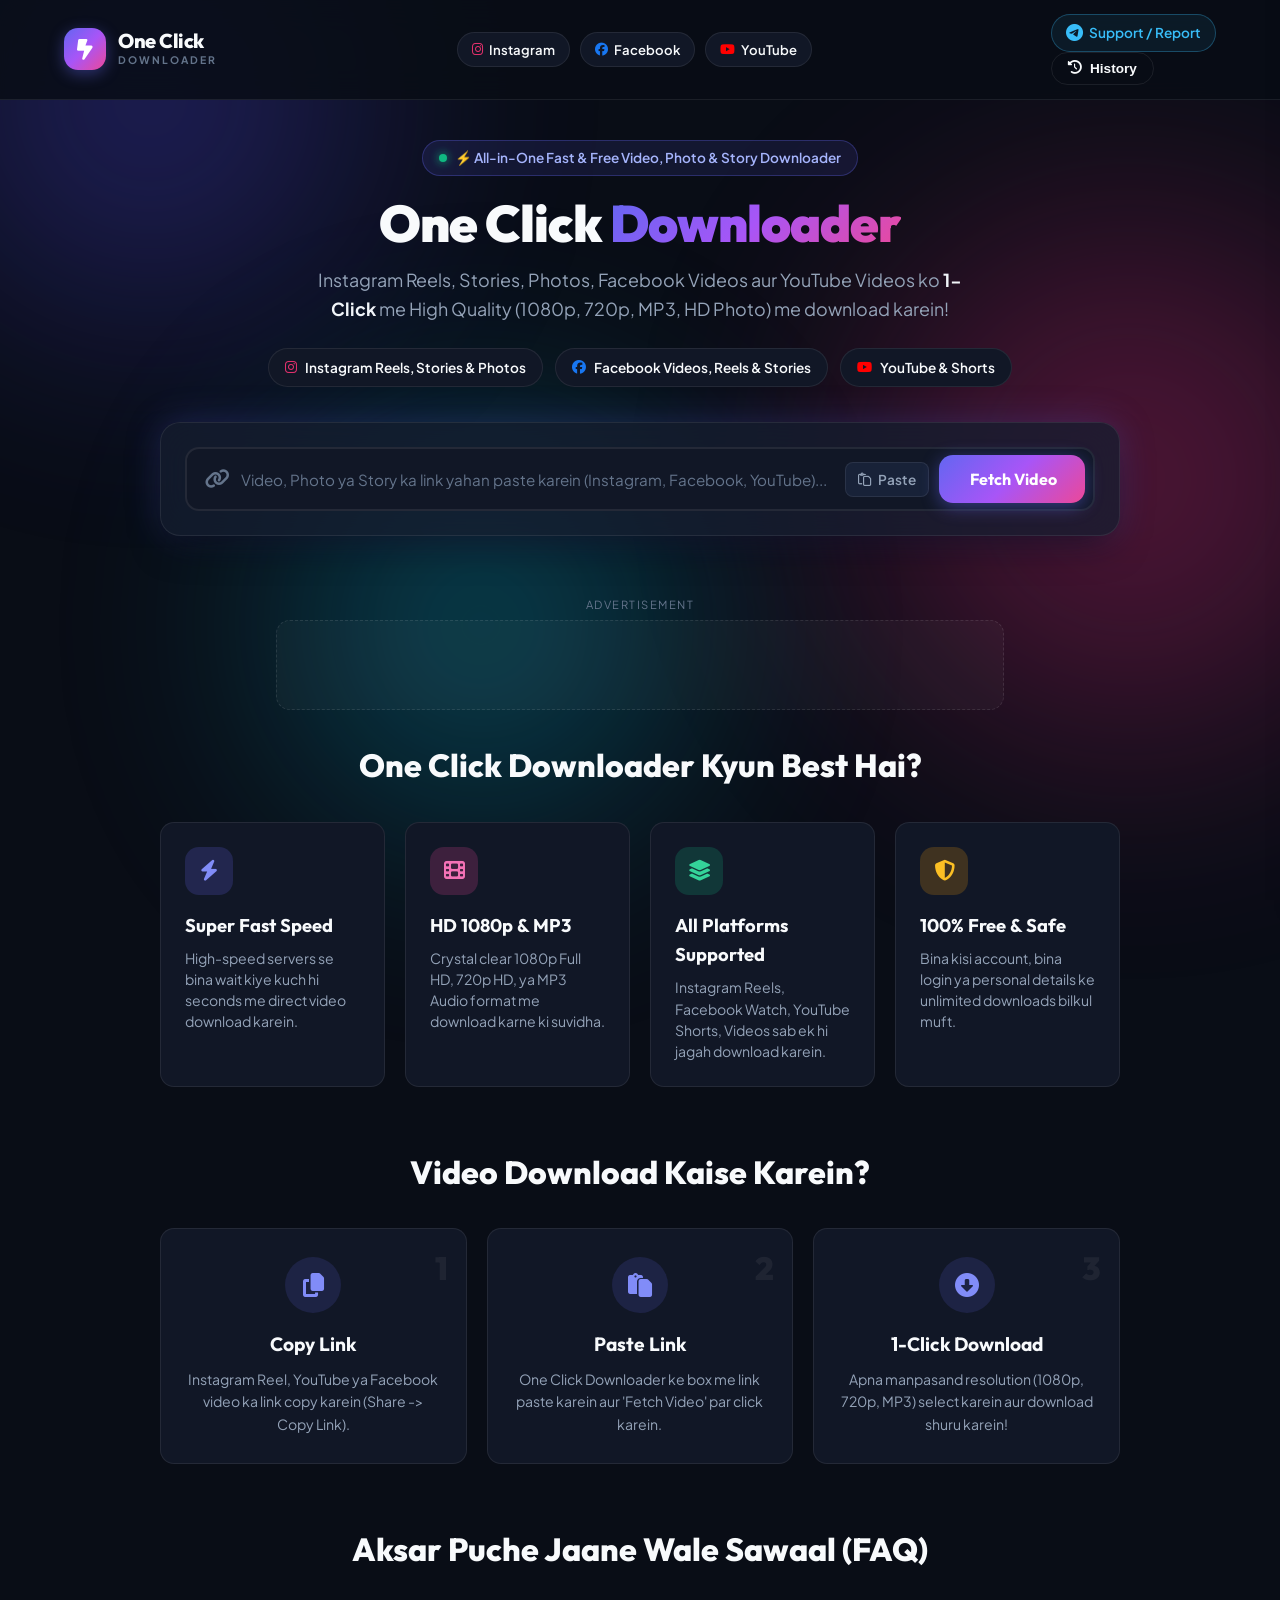
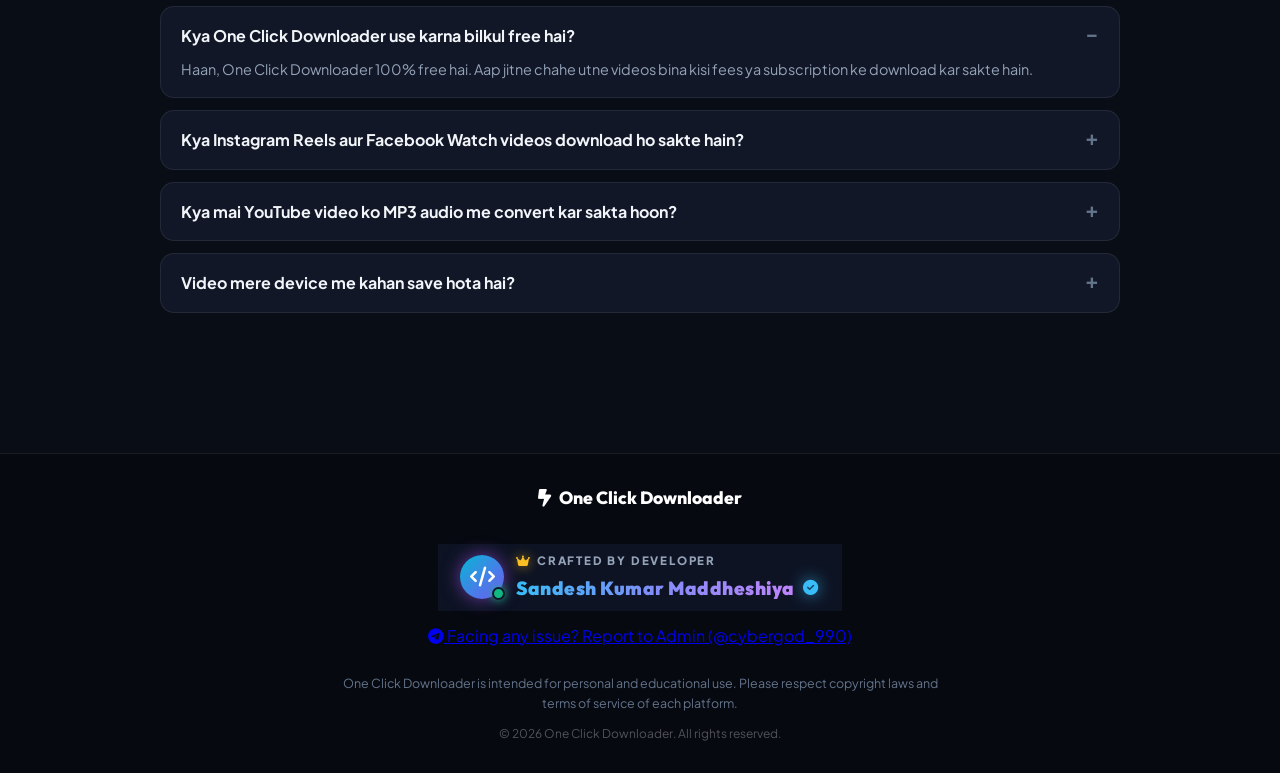
==== commit 140f8f13: "feat: Add high-res photo, story & carousel support and fix Instagram audio missing bug" ====
--- a/templates/index.html
+++ b/templates/index.html
@@ -117,24 +117,24 @@
         <section class="hero-section">
             <div class="badge-pill">
                 <span class="pulse-dot"></span>
-                <span>⚡ All-in-One Fast & Free Video Downloader</span>
+                <span>⚡ All-in-One Fast & Free Video, Photo & Story Downloader</span>
             </div>
             <h1 class="hero-title">
                 One Click <span class="gradient-text">Downloader</span>
             </h1>
             <p class="hero-subtitle">
-                Instagram Reels, Facebook Videos aur YouTube Videos ko <strong>1-Click</strong> me High Quality (1080p, 720p, MP3) me download karein!
+                Instagram Reels, Stories, Photos, Facebook Videos aur YouTube Videos ko <strong>1-Click</strong> me High Quality (1080p, 720p, MP3, HD Photo) me download karein!
             </p>
 
             <!-- Supported Badges Strip -->
             <div class="platforms-ribbon">
                 <div class="platform-chip chip-ig">
                     <i class="fa-brands fa-instagram"></i>
-                    <span>Instagram Reels & Stories</span>
+                    <span>Instagram Reels, Stories & Photos</span>
                 </div>
                 <div class="platform-chip chip-fb">
                     <i class="fa-brands fa-facebook"></i>
-                    <span>Facebook Videos & Reels</span>
+                    <span>Facebook Videos, Reels & Stories</span>
                 </div>
                 <div class="platform-chip chip-yt">
                     <i class="fa-brands fa-youtube"></i>
@@ -154,7 +154,7 @@
                     <input 
                         type="url" 
                         id="videoUrlInput" 
-                        placeholder="Video link yahan paste karein (e.g. Instagram Reel, YouTube, Facebook)..."
+                        placeholder="Video, Photo ya Story ka link yahan paste karein (Instagram, Facebook, YouTube)..."
                         autocomplete="off"
                         spellcheck="false"
                     />
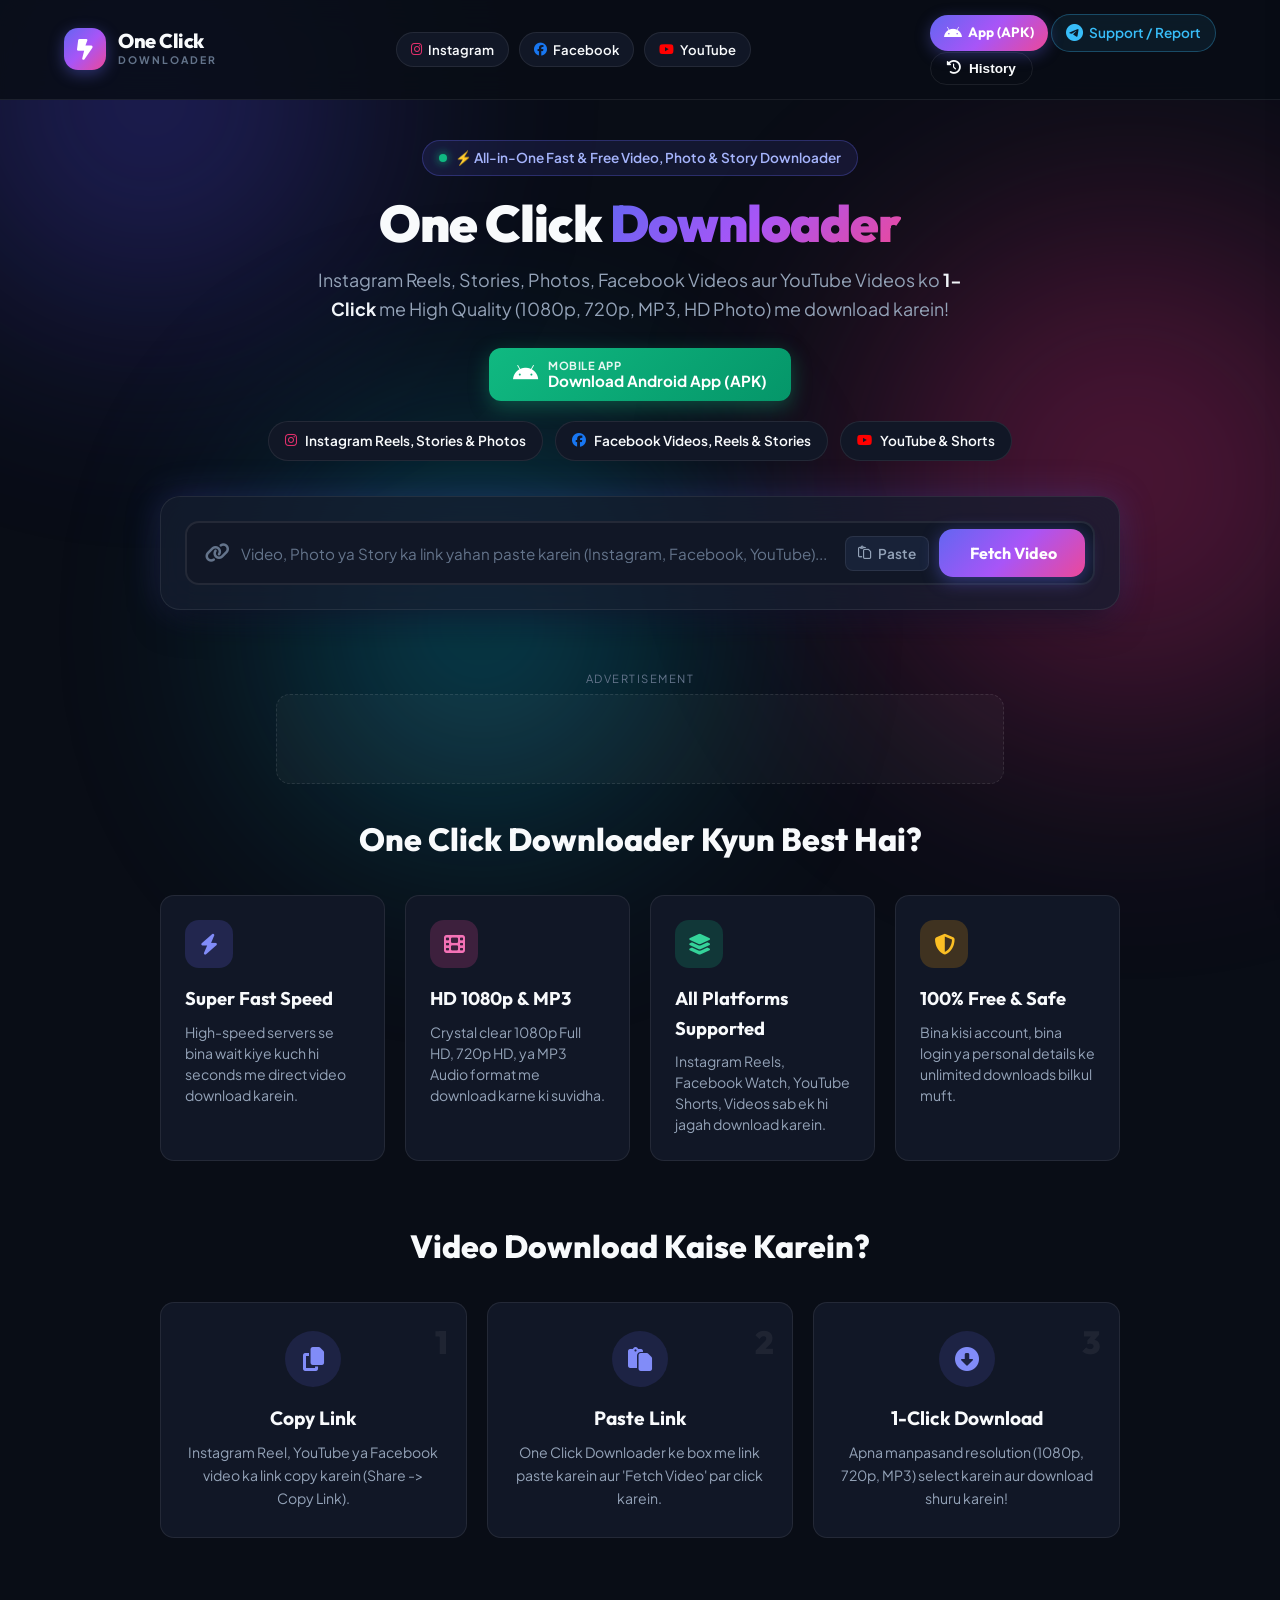
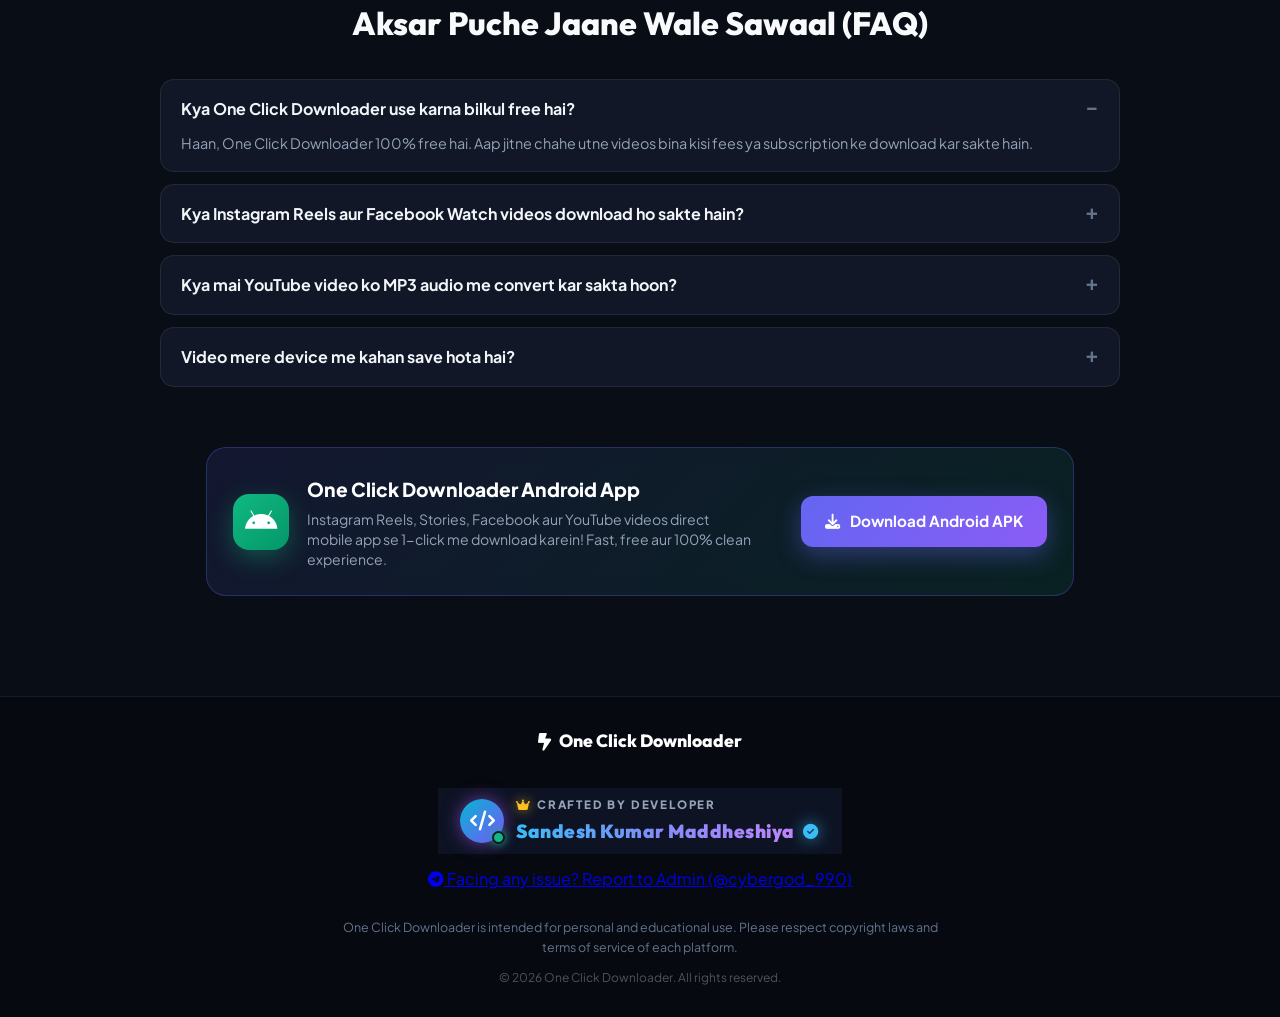
==== commit 2faa6028: "Add Android APK download button & sync latest downloader enhancements" ====
--- a/templates/index.html
+++ b/templates/index.html
@@ -99,6 +99,10 @@
             </div>
 
             <div class="nav-actions">
+                <a href="https://github.com/s88386243-dotcom/one-click-downloader-app/releases/latest" target="_blank" rel="noopener" class="btn-primary" style="display: inline-flex; align-items: center; gap: 6px; text-decoration: none; padding: 7px 14px; border-radius: 9999px; font-size: 0.85rem; font-weight: 700; box-shadow: 0 4px 15px rgba(99, 102, 241, 0.35);">
+                    <i class="fa-brands fa-android" style="font-size: 1rem;"></i>
+                    <span>App (APK)</span>
+                </a>
                 <a href="https://t.me/cybergod_990" target="_blank" rel="noopener" class="btn-ghost" title="Report Issue on Telegram" style="display: inline-flex; align-items: center; gap: 6px; text-decoration: none; color: #38bdf8; border: 1px solid rgba(56, 189, 248, 0.3); padding: 7px 14px; border-radius: 9999px; font-size: 0.85rem; font-weight: 600; background: rgba(56, 189, 248, 0.08);">
                     <i class="fa-brands fa-telegram" style="font-size: 1.1rem;"></i>
                     <span>Support / Report</span>
@@ -125,6 +129,17 @@
             <p class="hero-subtitle">
                 Instagram Reels, Stories, Photos, Facebook Videos aur YouTube Videos ko <strong>1-Click</strong> me High Quality (1080p, 720p, MP3, HD Photo) me download karein!
             </p>
+
+            <!-- Android App Download Hero Button -->
+            <div style="margin: 16px auto 20px auto; display: flex; align-items: center; justify-content: center; gap: 12px; flex-wrap: wrap;">
+                <a href="https://github.com/s88386243-dotcom/one-click-downloader-app/releases/latest" target="_blank" rel="noopener" style="display: inline-flex; align-items: center; gap: 10px; background: linear-gradient(135deg, #10b981 0%, #059669 100%); color: #ffffff; text-decoration: none; padding: 11px 24px; border-radius: 12px; font-weight: 700; font-size: 0.95rem; box-shadow: 0 6px 20px rgba(16, 185, 129, 0.35); transition: transform 0.2s ease;">
+                    <i class="fa-brands fa-android" style="font-size: 1.4rem;"></i>
+                    <div style="text-align: left; line-height: 1.2;">
+                        <div style="font-size: 0.70rem; opacity: 0.9; text-transform: uppercase; letter-spacing: 0.5px;">Mobile App</div>
+                        <div>Download Android App (APK)</div>
+                    </div>
+                </a>
+            </div>
 
             <!-- Supported Badges Strip -->
             <div class="platforms-ribbon">
@@ -363,6 +378,27 @@
                 </details>
             </div>
         </section>
+
+        <!-- Android App Showcase Section -->
+        <section style="margin: 36px auto 20px auto; max-width: 900px; width: 100%; padding: 0 16px;">
+            <div style="background: linear-gradient(135deg, rgba(99, 102, 241, 0.12) 0%, rgba(16, 185, 129, 0.12) 100%); border: 1px solid rgba(99, 102, 241, 0.3); border-radius: 20px; padding: 26px; display: flex; align-items: center; justify-content: space-between; flex-wrap: wrap; gap: 20px; backdrop-filter: blur(10px);">
+                <div style="display: flex; align-items: center; gap: 18px; max-width: 520px;">
+                    <div style="width: 56px; height: 56px; border-radius: 16px; background: linear-gradient(135deg, #10b981 0%, #059669 100%); display: flex; align-items: center; justify-content: center; color: white; font-size: 1.8rem; flex-shrink: 0; box-shadow: 0 8px 24px rgba(16, 185, 129, 0.35);">
+                        <i class="fa-brands fa-android"></i>
+                    </div>
+                    <div>
+                        <h3 style="font-size: 1.2rem; font-weight: 800; color: #ffffff; margin: 0 0 6px 0;">One Click Downloader Android App</h3>
+                        <p style="font-size: 0.88rem; color: #94a3b8; margin: 0; line-height: 1.4;">Instagram Reels, Stories, Facebook aur YouTube videos direct mobile app se 1-click me download karein! Fast, free aur 100% clean experience.</p>
+                    </div>
+                </div>
+                <div>
+                    <a href="https://github.com/s88386243-dotcom/one-click-downloader-app/releases/latest" target="_blank" rel="noopener" style="display: inline-flex; align-items: center; gap: 10px; background: linear-gradient(135deg, #6366f1 0%, #8b5cf6 100%); color: #ffffff; text-decoration: none; padding: 13px 24px; border-radius: 12px; font-weight: 700; font-size: 0.95rem; box-shadow: 0 8px 25px rgba(99, 102, 241, 0.4); white-space: nowrap;">
+                        <i class="fa-solid fa-download"></i>
+                        <span>Download Android APK</span>
+                    </a>
+                </div>
+            </div>
+        </section>
     </main>
 
     <!-- Recent History Drawer / Modal -->
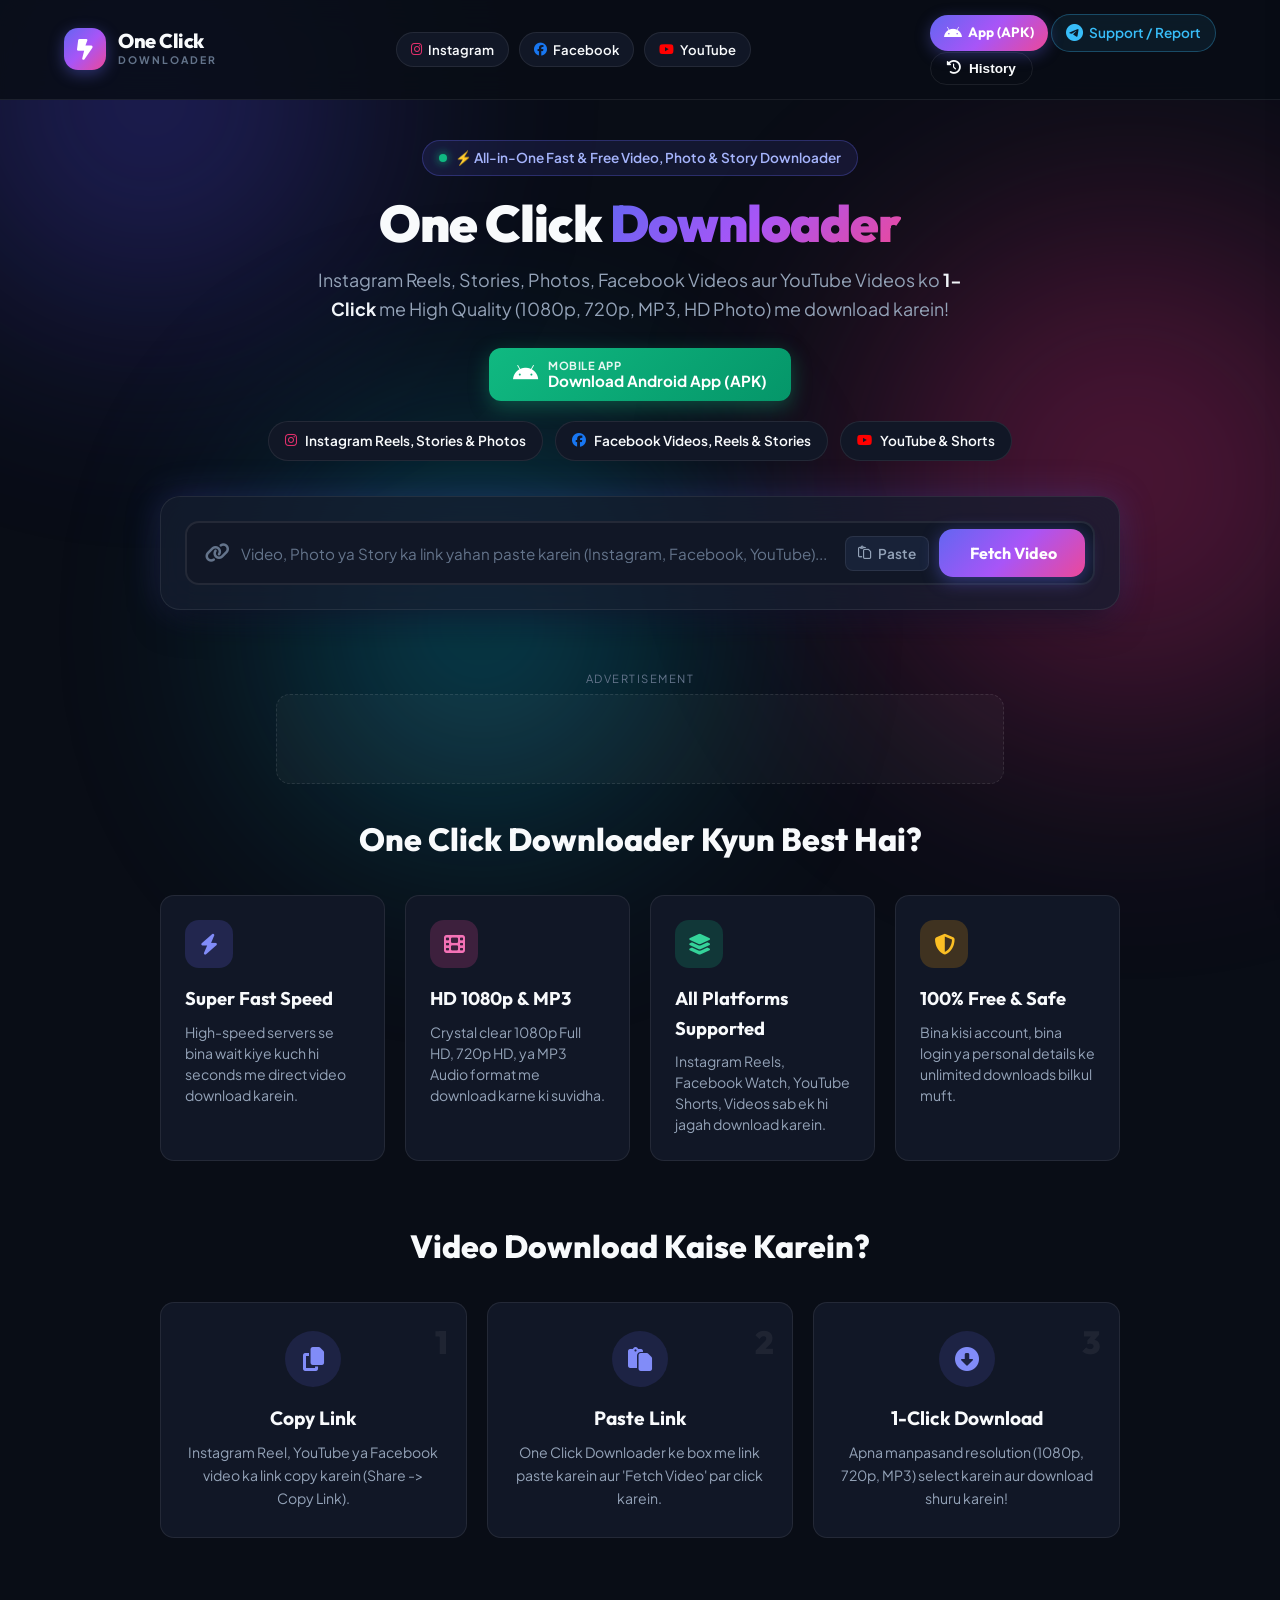
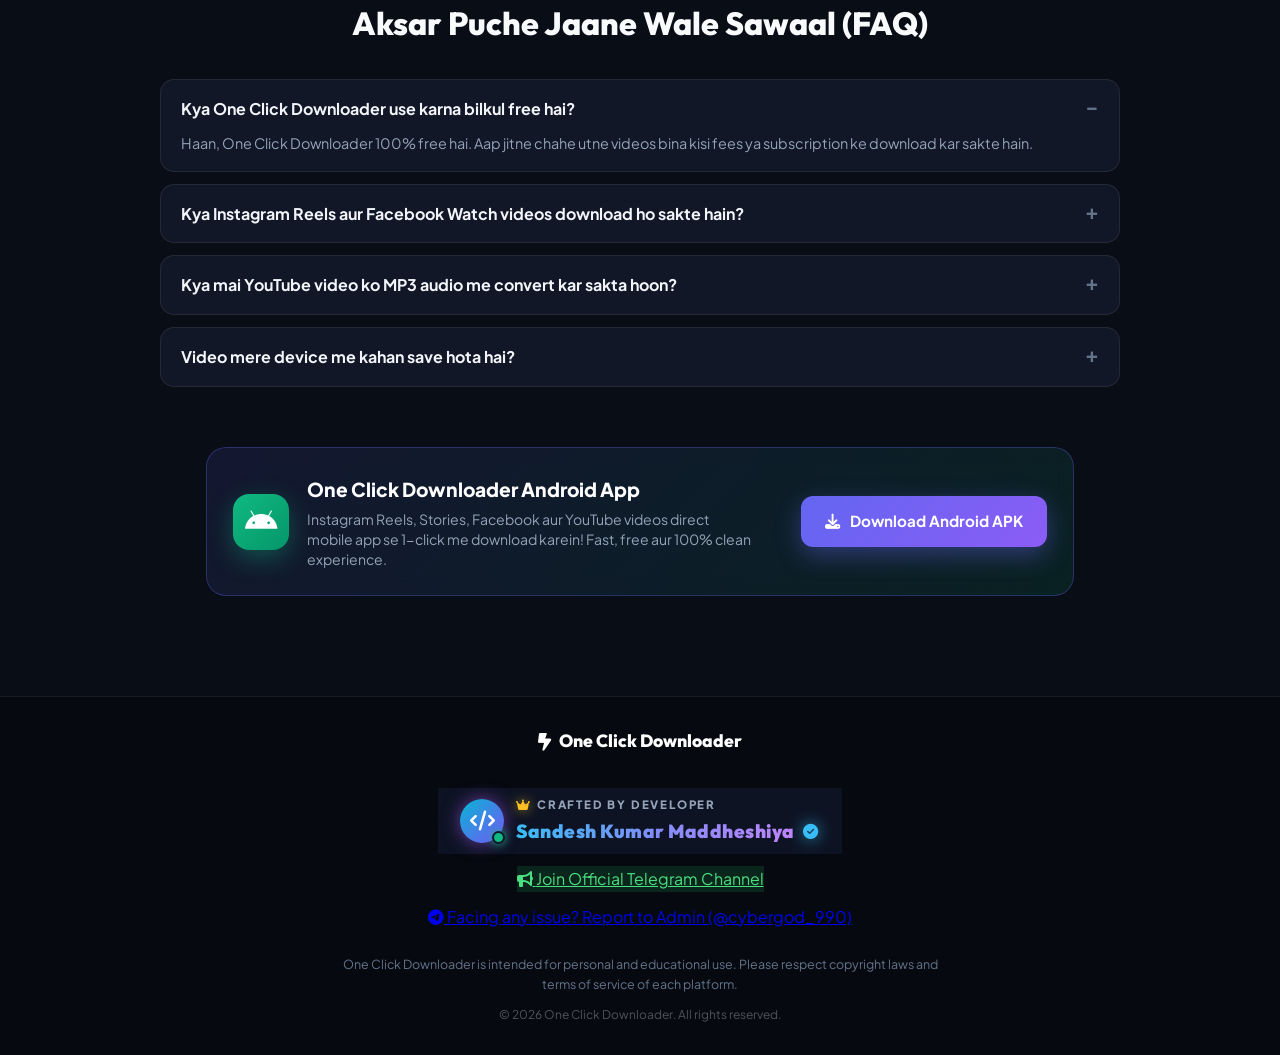
==== commit f6e807af: "Update branding: Add official Telegram channel & set trending 3D logo" ====
--- a/templates/index.html
+++ b/templates/index.html
@@ -99,7 +99,7 @@
             </div>
 
             <div class="nav-actions">
-                <a href="https://github.com/s88386243-dotcom/one-click-downloader-app/releases/latest" target="_blank" rel="noopener" class="btn-primary" style="display: inline-flex; align-items: center; gap: 6px; text-decoration: none; padding: 7px 14px; border-radius: 9999px; font-size: 0.85rem; font-weight: 700; box-shadow: 0 4px 15px rgba(99, 102, 241, 0.35);">
+                <a href="/download-app" target="_blank" rel="noopener" class="btn-primary" style="display: inline-flex; align-items: center; gap: 6px; text-decoration: none; padding: 7px 14px; border-radius: 9999px; font-size: 0.85rem; font-weight: 700; box-shadow: 0 4px 15px rgba(99, 102, 241, 0.35);">
                     <i class="fa-brands fa-android" style="font-size: 1rem;"></i>
                     <span>App (APK)</span>
                 </a>
@@ -132,7 +132,7 @@
 
             <!-- Android App Download Hero Button -->
             <div style="margin: 16px auto 20px auto; display: flex; align-items: center; justify-content: center; gap: 12px; flex-wrap: wrap;">
-                <a href="https://github.com/s88386243-dotcom/one-click-downloader-app/releases/latest" target="_blank" rel="noopener" style="display: inline-flex; align-items: center; gap: 10px; background: linear-gradient(135deg, #10b981 0%, #059669 100%); color: #ffffff; text-decoration: none; padding: 11px 24px; border-radius: 12px; font-weight: 700; font-size: 0.95rem; box-shadow: 0 6px 20px rgba(16, 185, 129, 0.35); transition: transform 0.2s ease;">
+                <a href="/download-app" target="_blank" rel="noopener" style="display: inline-flex; align-items: center; gap: 10px; background: linear-gradient(135deg, #10b981 0%, #059669 100%); color: #ffffff; text-decoration: none; padding: 11px 24px; border-radius: 12px; font-weight: 700; font-size: 0.95rem; box-shadow: 0 6px 20px rgba(16, 185, 129, 0.35); transition: transform 0.2s ease;">
                     <i class="fa-brands fa-android" style="font-size: 1.4rem;"></i>
                     <div style="text-align: left; line-height: 1.2;">
                         <div style="font-size: 0.70rem; opacity: 0.9; text-transform: uppercase; letter-spacing: 0.5px;">Mobile App</div>
@@ -392,7 +392,7 @@
                     </div>
                 </div>
                 <div>
-                    <a href="https://github.com/s88386243-dotcom/one-click-downloader-app/releases/latest" target="_blank" rel="noopener" style="display: inline-flex; align-items: center; gap: 10px; background: linear-gradient(135deg, #6366f1 0%, #8b5cf6 100%); color: #ffffff; text-decoration: none; padding: 13px 24px; border-radius: 12px; font-weight: 700; font-size: 0.95rem; box-shadow: 0 8px 25px rgba(99, 102, 241, 0.4); white-space: nowrap;">
+                    <a href="/download-app" target="_blank" rel="noopener" style="display: inline-flex; align-items: center; gap: 10px; background: linear-gradient(135deg, #6366f1 0%, #8b5cf6 100%); color: #ffffff; text-decoration: none; padding: 13px 24px; border-radius: 12px; font-weight: 700; font-size: 0.95rem; box-shadow: 0 8px 25px rgba(99, 102, 241, 0.4); white-space: nowrap;">
                         <i class="fa-solid fa-download"></i>
                         <span>Download Android APK</span>
                     </a>
@@ -447,6 +447,10 @@
                     </div>
                 </div>
 
+                <a href="https://t.me/+pz895xwIR7RjMGFl" target="_blank" rel="noopener" class="telegram-report-pill" style="background: rgba(34, 197, 94, 0.15); border-color: rgba(34, 197, 94, 0.4); color: #4ade80;" title="Join Official Telegram Channel">
+                    <i class="fa-solid fa-bullhorn"></i>
+                    <span>Join Official Telegram Channel</span>
+                </a>
                 <a href="https://t.me/cybergod_990" target="_blank" rel="noopener" class="telegram-report-pill" title="Report bug or talk to admin">
                     <i class="fa-brands fa-telegram"></i>
                     <span>Facing any issue? Report to Admin (@cybergod_990)</span>
